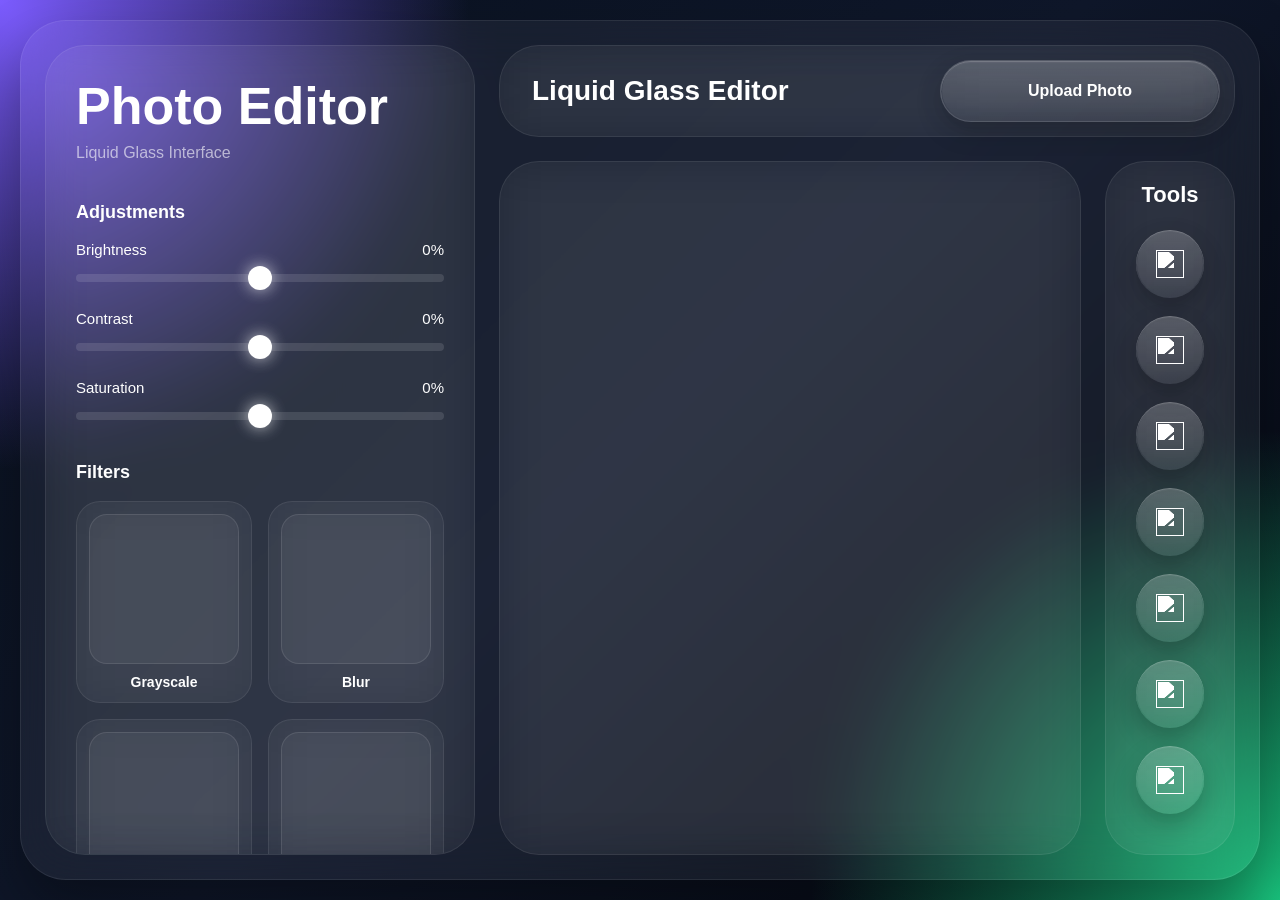
==== index.html @ 2cf65f59 "Update index.html" ====
<!DOCTYPE html>
<html lang="id">
<head>
<meta charset="UTF-8">
<meta name="viewport" content="width=device-width, initial-scale=1.0">

<title>Liquid Glass Photo Editor</title>

<style>

@import url('https://fonts.cdnfonts.com/css/sf-pro-display');

*{
    margin:0;
    padding:0;
    box-sizing:border-box;
    font-family:'SF Pro Display',sans-serif;
}

html,
body{
    width:100%;
    height:100%;
    background:#04070f;
    overflow:hidden;
}

body{

    background:
    radial-gradient(circle at top left,#7c5cff 0%,transparent 30%),
    radial-gradient(circle at bottom right,#19c37d 0%,transparent 30%),
    linear-gradient(135deg,#09111f,#0f172a,#04070f);

    display:flex;
    justify-content:center;
    align-items:center;

    padding:20px;
}

/* ===================================================== */
/* CONTAINER                                              */
/* ===================================================== */

.container{

    width:100%;
    height:calc(100vh - 40px);

    display:flex;

    gap:24px;

    padding:24px;

    border-radius:46px;

    background:
    rgba(255,255,255,0.05);

    backdrop-filter:
    blur(30px);

    border:
    1px solid rgba(255,255,255,0.08);

    box-shadow:
    0 30px 60px rgba(0,0,0,0.35);

    overflow:hidden;
}

/* ===================================================== */
/* SIDEBAR                                                */
/* ===================================================== */

.sidebar{

    width:430px;

    padding:30px;

    border-radius:40px;

    overflow-y:auto;
    overflow-x:hidden;

    background:
    rgba(255,255,255,0.04);

    backdrop-filter:
    blur(25px);

    border:
    1px solid rgba(255,255,255,0.08);

    scrollbar-width:thin;

    scrollbar-color:
    rgba(255,255,255,0.25)
    transparent;
}

.sidebar::-webkit-scrollbar{
    width:8px;
}

.sidebar::-webkit-scrollbar-track{
    background:transparent;
}

.sidebar::-webkit-scrollbar-thumb{

    border-radius:999px;

    background:
    linear-gradient(
        180deg,
        rgba(255,255,255,0.25),
        rgba(255,255,255,0.08)
    );
}

.sidebar::-webkit-scrollbar-button{
    display:none;
}

.sidebar h1{

    color:white;

    font-size:52px;

    font-weight:700;

    margin-bottom:8px;
}

.subtitle{

    color:
    rgba(255,255,255,0.6);

    margin-bottom:40px;
}

.group{

    margin-bottom:38px;
}

.group h2{

    color:white;

    font-size:18px;

    margin-bottom:18px;
}

/* ===================================================== */
/* SLIDER                                                 */
/* ===================================================== */

.slider-box{

    margin-bottom:24px;
}

.slider-box label{

    display:flex;

    justify-content:space-between;

    color:white;

    margin-bottom:10px;

    font-size:15px;
}

input[type="range"]{

    width:100%;

    appearance:none;

    height:8px;

    border-radius:999px;

    background:
    rgba(255,255,255,0.12);

    outline:none;

    cursor:pointer;
}

input[type="range"]::-webkit-slider-thumb{

    appearance:none;

    width:24px;
    height:24px;

    border-radius:50%;

    background:white;

    cursor:pointer;

    box-shadow:
    0 0 16px rgba(255,255,255,0.7);

    transition:
    transform .2s ease,
    box-shadow .2s ease;
}

input[type="range"]::-webkit-slider-thumb:hover{

    transform:scale(1.1);

    box-shadow:
    0 0 22px rgba(255,255,255,0.9);
}

/* ===================================================== */
/* FILTERS                                                */
/* ===================================================== */

.filter-grid{

    display:grid;

    grid-template-columns:1fr 1fr;

    gap:16px;

    align-items:start;
}

.filter-card{

    padding:12px;

    border-radius:24px;

    background:
    rgba(255,255,255,0.04);

    backdrop-filter:
    blur(25px);

    border:
    1px solid rgba(255,255,255,0.08);

    transition:
    transform .25s ease,
    box-shadow .25s ease;

    cursor:pointer;

    overflow:visible;

    position:relative;

    z-index:1;
}

.filter-card:hover{

    transform:
    translateY(-4px);

    box-shadow:
    0 12px 24px rgba(0,0,0,0.25);

    z-index:5;
}

.filter-card.active{

    border:
    1px solid rgba(255,255,255,0.22);

    box-shadow:
    0 0 18px rgba(255,255,255,0.08);

    z-index:20;
}

.filter-preview{

    width:100%;

    aspect-ratio:1/1;

    border-radius:18px;

    overflow:hidden;

    margin-bottom:10px;

    background:
    rgba(255,255,255,0.05);

    border:
    1px solid rgba(255,255,255,0.1);
}

.filter-preview canvas{

    width:100%;
    height:100%;

    display:block;

    object-fit:cover;
}

.filter-name{

    color:white;

    text-align:center;

    font-size:14px;

    font-weight:600;
}

.filter-slider{

    display:none;

    margin-top:14px;

    position:relative;

    z-index:9999;

    overflow:visible;
}

.filter-slider.active{

    display:block;

    animation:
    fadeSlider .22s ease;
}

@keyframes fadeSlider{

    from{

        opacity:0;

        transform:
        translateY(-6px);
    }

    to{

        opacity:1;

        transform:
        translateY(0);
    }
}

.filter-intensity{

    display:flex;

    justify-content:space-between;

    color:white;

    font-size:13px;

    margin-bottom:8px;
}

/* ===================================================== */
/* EDITOR                                                 */
/* ===================================================== */

.editor{

    flex:1;

    display:flex;

    flex-direction:column;

    gap:24px;

    min-height:0;
}

.topbar{

    height:92px;

    padding:14px;

    border-radius:40px;

    display:flex;

    justify-content:space-between;

    align-items:center;

    background:
    rgba(255,255,255,0.04);

    backdrop-filter:
    blur(25px);

    border:
    1px solid rgba(255,255,255,0.08);
}

.topbar h2{

    color:white;

    font-size:28px;

    padding-left:18px;
}

/* ===================================================== */
/* LIQUID BUTTONS                                         */
/* ===================================================== */

.upload-btn,
.tool-btn{

    position:relative;

    overflow:hidden;

    background:
    rgba(255,255,255,0.05);

    backdrop-filter:
    blur(25px);

    border:
    1px solid rgba(255,255,255,0.14);

    box-shadow:
    inset 0 1px 1px rgba(255,255,255,0.35),
    inset 0 -1px 1px rgba(255,255,255,0.03),
    0 10px 24px rgba(0,0,0,0.22);

    transition:
    transform .22s ease,
    box-shadow .22s ease,
    border .22s ease;
}

.upload-btn::before,
.tool-btn::before{

    content:"";

    position:absolute;

    inset:1px;

    border-radius:inherit;

    background:
    linear-gradient(
        180deg,
        rgba(255,255,255,0.16),
        rgba(255,255,255,0.02)
    );
}

.upload-btn:hover,
.tool-btn:hover{

    transform:
    translateY(-3px)
    scale(1.03);

    box-shadow:
    0 16px 32px rgba(0,0,0,0.3);

    border:
    1px solid rgba(255,255,255,0.24);
}

.upload-btn:active,
.tool-btn:active{

    transform:
    scale(0.92);
}

/* ===================================================== */
/* UPLOAD                                                 */
/* ===================================================== */

.upload-btn{

    width:280px;

    height:62px;

    border-radius:999px;

    display:flex;

    justify-content:center;

    align-items:center;

    cursor:pointer;

    color:white;

    font-weight:600;
}

/* ===================================================== */
/* WORKSPACE                                              */
/* ===================================================== */

.workspace{

    flex:1;

    display:flex;

    gap:24px;

    min-height:0;
}

/* ===================================================== */
/* PHOTO BOX                                              */
/* ===================================================== */

.photo-box{

    flex:1;

    position:relative;

    overflow:hidden;

    border-radius:40px;

    display:flex;

    justify-content:center;

    align-items:center;

    background:
    rgba(255,255,255,0.04);

    backdrop-filter:
    blur(25px);

    border:
    1px solid rgba(255,255,255,0.08);
}

canvas{

    border-radius:22px;

    cursor:crosshair;

    max-width:100%;
    max-height:100%;
}

/* ===================================================== */
/* TOOLS                                                  */
/* ===================================================== */

.tools-box{

    width:130px;

    padding:20px;

    border-radius:40px;

    display:flex;

    flex-direction:column;

    align-items:center;

    gap:18px;

    overflow-y:auto;

    background:
    rgba(255,255,255,0.04);

    backdrop-filter:
    blur(25px);

    border:
    1px solid rgba(255,255,255,0.08);
}

.tools-box::-webkit-scrollbar{
    width:0;
}

.tools-title{

    color:white;

    font-size:22px;

    font-weight:700;

    margin-bottom:4px;
}

.tool-btn{

    width:68px;
    height:68px;

    border:none;

    border-radius:50%;

    cursor:pointer;

    display:flex;

    justify-content:center;

    align-items:center;

    flex-shrink:0;
}

.tool-btn.active{

    background:
    linear-gradient(
        180deg,
        rgba(16,185,129,0.28),
        rgba(16,185,129,0.08)
    );

    box-shadow:
    0 0 22px rgba(16,185,129,0.4);
}

.tool-icon{

    width:28px;
    height:28px;

    z-index:2;

    filter:
    brightness(0)
    invert(1);

    transition:
    transform .25s ease;
}

.tool-btn:hover .tool-icon{

    transform:
    scale(1.1)
    rotate(-5deg);
}

/* ===================================================== */
/* CROP WARNING                                           */
/* ===================================================== */

.crop-warning{

    position:absolute;

    top:20px;

    left:50%;

    transform:translateX(-50%);

    display:none;

    padding:14px 22px;

    border-radius:999px;

    color:white;

    background:
    rgba(16,185,129,0.18);

    backdrop-filter:
    blur(25px);

    border:
    1px solid rgba(16,185,129,0.35);

    z-index:99;
}

</style>
</head>

<body>

<div class="container">

<div class="sidebar">

<h1>Photo Editor</h1>

<div class="subtitle">
Liquid Glass Interface
</div>

<div class="group">

<h2>Adjustments</h2>

<div class="slider-box">

<label>
Brightness
<span id="brightnessValue">0%</span>
</label>

<input
type="range"
id="brightness"
min="-100"
max="100"
value="0">

</div>

<div class="slider-box">

<label>
Contrast
<span id="contrastValue">0%</span>
</label>

<input
type="range"
id="contrast"
min="-100"
max="100"
value="0">

</div>

<div class="slider-box">

<label>
Saturation
<span id="saturationValue">0%</span>
</label>

<input
type="range"
id="saturation"
min="-100"
max="100"
value="0">

</div>

</div>

<div class="group">

<h2>Filters</h2>

<div class="filter-grid" id="filterGrid"></div>

</div>

</div>

<div class="editor">

<div class="topbar">

<h2>Liquid Glass Editor</h2>

<label class="upload-btn">

Upload Photo

<input
type="file"
id="upload"
accept="image/*"
hidden>

</label>

</div>

<div class="workspace">

<div
class="photo-box"
id="canvasContainer">

<div
class="crop-warning"
id="cropWarning">

✂ Crop Mode Aktif

</div>

<canvas id="canvas"></canvas>

</div>

<div class="tools-box">

<div class="tools-title">
Tools
</div>

<button
class="tool-btn"
id="cropBtn"
onclick="activateCrop(this)">

<img
src="https://img.icons8.com/ios-filled/100/FFFFFF/crop.png"
class="tool-icon">

</button>

<button
class="tool-btn"
onclick="activateTool(this); rotateImage();">

<img
src="https://img.icons8.com/ios-filled/100/FFFFFF/rotate-right.png"
class="tool-icon">

</button>

<button
class="tool-btn"
onclick="activateTool(this); flipImage();">

<img
src="https://img.icons8.com/ios-filled/100/FFFFFF/flip-horizontal.png"
class="tool-icon">

</button>

<button
class="tool-btn"
onclick="activateTool(this); zoomIn();">

<img
src="https://img.icons8.com/ios-filled/100/FFFFFF/zoom-in.png"
class="tool-icon">

</button>

<button
class="tool-btn"
onclick="activateTool(this); zoomOut();">

<img
src="https://img.icons8.com/ios-filled/100/FFFFFF/zoom-out.png"
class="tool-icon">

</button>

<button
class="tool-btn"
onclick="activateTool(this); resetImage();">

<img
src="https://img.icons8.com/ios-filled/100/FFFFFF/restart.png"
class="tool-icon">

</button>

<button
class="tool-btn"
onclick="activateTool(this); downloadImage();">

<img
src="https://img.icons8.com/ios-filled/100/FFFFFF/download--v1.png"
class="tool-icon">

</button>

</div>

</div>

</div>

</div>

<script>

/* ===================================================== */
/* ELEMENTS                                               */
/* ===================================================== */

const canvas =
document.getElementById("canvas");

const ctx =
canvas.getContext("2d");

const upload =
document.getElementById("upload");

const cropWarning =
document.getElementById("cropWarning");

const canvasContainer =
document.getElementById("canvasContainer");

/* ===================================================== */
/* ADJUSTMENTS                                            */
/* ===================================================== */

const brightnessSlider =
document.getElementById("brightness");

const contrastSlider =
document.getElementById("contrast");

const saturationSlider =
document.getElementById("saturation");

const brightnessValue =
document.getElementById("brightnessValue");

const contrastValue =
document.getElementById("contrastValue");

const saturationValue =
document.getElementById("saturationValue");

/* ===================================================== */
/* IMAGE STATE                                            */
/* ===================================================== */

let img = new Image();

let originalImage = "";

let firstUploadedImage = "";

let scale = 1;

let rotation = 0;

let flip = 1;

let cropMode = false;

/* ===================================================== */
/* CROP STATE                                             */
/* ===================================================== */

let isDragging = false;

let cropStartX = 0;
let cropStartY = 0;

let cropEndX = 0;
let cropEndY = 0;

/* ===================================================== */
/* FILTERS                                                */
/* ===================================================== */

const filterList = [

{key:"grayscale",name:"Grayscale"},
{key:"blur",name:"Blur"},
{key:"sepia",name:"Sepia"},
{key:"invert",name:"Invert"},
{key:"contrast",name:"Contrast"},
{key:"bright",name:"Bright"},
{key:"cool",name:"Cool"},
{key:"warm",name:"Warm"},
{key:"vintage",name:"Vintage"},
{key:"fade",name:"Fade"}

];

let filters = {};

filterList.forEach(f=>{

filters[f.key] = {

active:false,
intensity:0

};

});

/* ===================================================== */
/* ADJUSTMENTS VALUE                                      */
/* ===================================================== */

let adjustments = {

brightness:100,
contrast:100,
saturation:100

};

/* ===================================================== */
/* CREATE FILTER UI                                       */
/* ===================================================== */

const filterGrid =
document.getElementById("filterGrid");

filterList.forEach(filter=>{

filterGrid.innerHTML += `

<div
class="filter-card"
onclick="toggleFilter('${filter.key}',this,event)">

<div class="filter-preview">

<canvas
id="preview-${filter.key}"
width="120"
height="120"></canvas>

</div>

<div class="filter-name">
${filter.name}
</div>

<div
class="filter-slider"
id="slider-${filter.key}">

<div class="filter-intensity">

<span>Intensity</span>

<span
id="value-${filter.key}">
0%
</span>

</div>

<input
type="range"
min="0"
max="100"
value="0"
onclick="event.stopPropagation()"
oninput="
updateFilter(
'${filter.key}',
this.value
)">

</div>

</div>
`;

});

/* ===================================================== */
/* UPLOAD IMAGE                                           */
/* ===================================================== */

upload.addEventListener("change",(e)=>{

const file = e.target.files[0];

if(!file) return;

const reader = new FileReader();

reader.onload = function(event){

img.onload = ()=>{

resizeCanvas();

drawImage();

generateFilterPreviews();

};

img.src =
event.target.result;

originalImage =
event.target.result;

firstUploadedImage =
event.target.result;

};

reader.readAsDataURL(file);

});

/* ===================================================== */
/* RESIZE CANVAS                                          */
/* ===================================================== */

function resizeCanvas(){

canvas.width =
canvasContainer.clientWidth - 40;

canvas.height =
canvasContainer.clientHeight - 40;

}

/* ===================================================== */
/* FILTER STRING                                          */
/* ===================================================== */

function getFilterString(){

let filterString = `
brightness(${adjustments.brightness}%)
contrast(${adjustments.contrast}%)
saturate(${adjustments.saturation}%)
`;

if(filters.grayscale.active){

filterString +=
` grayscale(${filters.grayscale.intensity}%)`;

}

if(filters.blur.active){

filterString +=
` blur(${filters.blur.intensity / 10}px)`;

}

if(filters.sepia.active){

filterString +=
` sepia(${filters.sepia.intensity}%)`;

}

if(filters.invert.active){

filterString +=
` invert(${filters.invert.intensity}%)`;

}

if(filters.contrast.active){

filterString +=
` contrast(${100 + filters.contrast.intensity}%)`;

}

if(filters.bright.active){

filterString +=
` brightness(${100 + filters.bright.intensity}%)`;

}

if(filters.cool.active){

filterString +=
` hue-rotate(${filters.cool.intensity * 2}deg)`;

}

if(filters.warm.active){

filterString +=
`
sepia(${filters.warm.intensity * 0.6}%)
saturate(${100 + filters.warm.intensity}%)
hue-rotate(-${filters.warm.intensity / 3}deg)
`;

}

if(filters.vintage.active){

filterString +=
`
sepia(${filters.vintage.intensity * 0.7}%)
contrast(${100 + filters.vintage.intensity / 2}%)
brightness(${100 - filters.vintage.intensity / 5}%)
`;

}

if(filters.fade.active){

const fadeValue =
100 - (filters.fade.intensity / 2);

filterString +=
`
contrast(${fadeValue}%)
saturate(${fadeValue}%)
brightness(${100 + filters.fade.intensity / 8}%)
`;

}

return filterString;

}

/* ===================================================== */
/* DRAW IMAGE                                             */
/* ===================================================== */

function drawImage(){

if(!img.src) return;

ctx.clearRect(
0,
0,
canvas.width,
canvas.height
);

ctx.filter =
getFilterString();

const imageAspect =
img.width / img.height;

const canvasAspect =
canvas.width / canvas.height;

let renderWidth;
let renderHeight;

if(imageAspect > canvasAspect){

renderWidth =
canvas.width * scale;

renderHeight =
renderWidth / imageAspect;

}
else{

renderHeight =
canvas.height * scale;

renderWidth =
renderHeight * imageAspect;

}

ctx.save();

ctx.translate(
canvas.width / 2,
canvas.height / 2
);

ctx.scale(flip,1);

ctx.rotate(
rotation * Math.PI / 180
);

ctx.drawImage(
img,
-renderWidth/2,
-renderHeight/2,
renderWidth,
renderHeight
);

ctx.restore();

if(cropMode && isDragging){

const x =
Math.min(cropStartX,cropEndX);

const y =
Math.min(cropStartY,cropEndY);

const width =
Math.abs(cropEndX - cropStartX);

const height =
Math.abs(cropEndY - cropStartY);

ctx.strokeStyle =
"#10b981";

ctx.lineWidth = 3;

ctx.setLineDash([8]);

ctx.strokeRect(
x,
y,
width,
height
);

}

}

/* ===================================================== */
/* FILTER PREVIEW                                         */
/* ===================================================== */

function generateFilterPreviews(){

if(!img.src) return;

filterList.forEach(filter=>{

const preview =
document.getElementById(
`preview-${filter.key}`);

const pctx =
preview.getContext("2d");

pctx.clearRect(
0,
0,
preview.width,
preview.height
);

let previewFilter =
"none";

switch(filter.key){

case "grayscale":
previewFilter =
"grayscale(100%)";
break;

case "blur":
previewFilter =
"blur(2px)";
break;

case "sepia":
previewFilter =
"sepia(100%)";
break;

case "invert":
previewFilter =
"invert(100%)";
break;

case "contrast":
previewFilter =
"contrast(180%)";
break;

case "bright":
previewFilter =
"brightness(160%)";
break;

case "cool":
previewFilter =
"hue-rotate(180deg)";
break;

case "warm":
previewFilter =
"sepia(60%) saturate(140%)";
break;

case "vintage":
previewFilter =
"sepia(40%) contrast(120%)";
break;

case "fade":
previewFilter =
"opacity(70%)";
break;

}

pctx.filter =
previewFilter;

pctx.drawImage(
img,
0,
0,
preview.width,
preview.height
);

});

}

/* ===================================================== */
/* ADJUSTMENTS                                            */
/* ===================================================== */

brightnessSlider.addEventListener("input",()=>{

adjustments.brightness =
Number(brightnessSlider.value) + 100;

brightnessValue.innerText =
brightnessSlider.value + "%";

drawImage();

});

contrastSlider.addEventListener("input",()=>{

adjustments.contrast =
Number(contrastSlider.value) + 100;

contrastValue.innerText =
contrastSlider.value + "%";

drawImage();

});

saturationSlider.addEventListener("input",()=>{

adjustments.saturation =
Number(saturationSlider.value) + 100;

saturationValue.innerText =
saturationSlider.value + "%";

drawImage();

});

/* ===================================================== */
/* FILTER TOGGLE                                          */
/* ===================================================== */

function toggleFilter(name,card,event){

if(event.target.closest(".filter-slider")) return;

filters[name].active =
!filters[name].active;

const slider =
document.getElementById(
`slider-${name}`);

if(filters[name].active){

card.classList.add("active");

slider.classList.add("active");

}
else{

card.classList.remove("active");

slider.classList.remove("active");

filters[name].intensity = 0;

slider.querySelector("input").value = 0;

document.getElementById(
`value-${name}`).innerText =
"0%";

}

drawImage();

}

function updateFilter(name,value){

filters[name].intensity =
Number(value);

document.getElementById(
`value-${name}`).innerText =
value + "%";

drawImage();

}

/* ===================================================== */
/* TOOLS                                                  */
/* ===================================================== */

function activateTool(button){

if(button.classList.contains("active")){

button.classList.remove("active");

return;

}

document
.querySelectorAll(".tool-btn")
.forEach(btn=>{

btn.classList.remove("active");

});

button.classList.add("active");

}

/* ===================================================== */
/* ROTATE                                                 */
/* ===================================================== */

function rotateImage(){

rotation += 90;

drawImage();

}

/* ===================================================== */
/* FLIP                                                   */
/* ===================================================== */

function flipImage(){

flip *= -1;

drawImage();

}

/* ===================================================== */
/* ZOOM                                                   */
/* ===================================================== */

function zoomIn(){

scale += 0.1;

drawImage();

}

function zoomOut(){

scale -= 0.1;

if(scale < 0.2){

scale = 0.2;

}

drawImage();

}

/* ===================================================== */
/* RESET                                                  */
/* ===================================================== */

function resetImage(){

if(!firstUploadedImage) return;

scale = 1;

rotation = 0;

flip = 1;

cropMode = false;

isDragging = false;

adjustments = {

brightness:100,
contrast:100,
saturation:100

};

brightnessSlider.value = 0;
contrastSlider.value = 0;
saturationSlider.value = 0;

brightnessValue.innerText = "0%";
contrastValue.innerText = "0%";
saturationValue.innerText = "0%";

filterList.forEach(f=>{

filters[f.key].active = false;

filters[f.key].intensity = 0;

const sliderBox =
document.getElementById(
`slider-${f.key}`);

const sliderInput =
sliderBox.querySelector("input");

sliderBox.classList.remove("active");

sliderInput.value = 0;

document.getElementById(
`value-${f.key}`).innerText =
"0%";

});

document
.querySelectorAll(".filter-card")
.forEach(card=>{

card.classList.remove("active");

});

document
.querySelectorAll(".tool-btn")
.forEach(btn=>{

btn.classList.remove("active");

});

const resetImg =
new Image();

resetImg.onload = ()=>{

img = resetImg;

originalImage =
firstUploadedImage;

drawImage();

generateFilterPreviews();

};

resetImg.src =
firstUploadedImage;

}

/* ===================================================== */
/* DOWNLOAD                                               */
/* ===================================================== */

function downloadImage(){

const link =
document.createElement("a");

link.download =
"edited-image.png";

link.href =
canvas.toDataURL();

link.click();

}

/* ===================================================== */
/* CROP MODE                                              */
/* ===================================================== */

function activateCrop(button){

cropMode = !cropMode;

if(cropMode){

activateTool(button);

cropWarning.style.display =
"block";

setTimeout(()=>{

cropWarning.style.display =
"none";

},3000);

}
else{

button.classList.remove("active");

}

}

/* ===================================================== */
/* CROP SELECT                                            */
/* ===================================================== */

canvas.addEventListener("mousedown",(e)=>{

if(!cropMode) return;

isDragging = true;

const rect =
canvas.getBoundingClientRect();

cropStartX =
e.clientX - rect.left;

cropStartY =
e.clientY - rect.top;

cropEndX = cropStartX;
cropEndY = cropStartY;

});

canvas.addEventListener("mousemove",(e)=>{

if(!cropMode || !isDragging) return;

const rect =
canvas.getBoundingClientRect();

cropEndX =
e.clientX - rect.left;

cropEndY =
e.clientY - rect.top;

drawImage();

});

canvas.addEventListener("mouseup",()=>{

if(!cropMode || !isDragging) return;

isDragging = false;

applyCrop();

});

/* ===================================================== */
/* APPLY CROP                                             */
/* ===================================================== */

function applyCrop(){

const x =
Math.min(cropStartX,cropEndX);

const y =
Math.min(cropStartY,cropEndY);

const width =
Math.abs(cropEndX - cropStartX);

const height =
Math.abs(cropEndY - cropStartY);

if(width < 20 || height < 20){

drawImage();
return;

}

const tempCanvas =
document.createElement("canvas");

const tempCtx =
tempCanvas.getContext("2d");

tempCanvas.width = width;
tempCanvas.height = height;

tempCtx.drawImage(
canvas,
x,
y,
width,
height,
0,
0,
width,
height
);

const cropped =
tempCanvas.toDataURL();

img.onload = ()=>{

drawImage();

generateFilterPreviews();

};

img.src = cropped;

originalImage = cropped;

cropMode = false;

document
.querySelectorAll(".tool-btn")
.forEach(btn=>{

btn.classList.remove("active");

});

}

/* ===================================================== */
/* RESIZE                                                 */
/* ===================================================== */

window.addEventListener(
"resize",
()=>{

resizeCanvas();

drawImage();

});

/* ===================================================== */
/* INIT                                                   */
/* ===================================================== */

resizeCanvas();

</script>

</body>
</html>
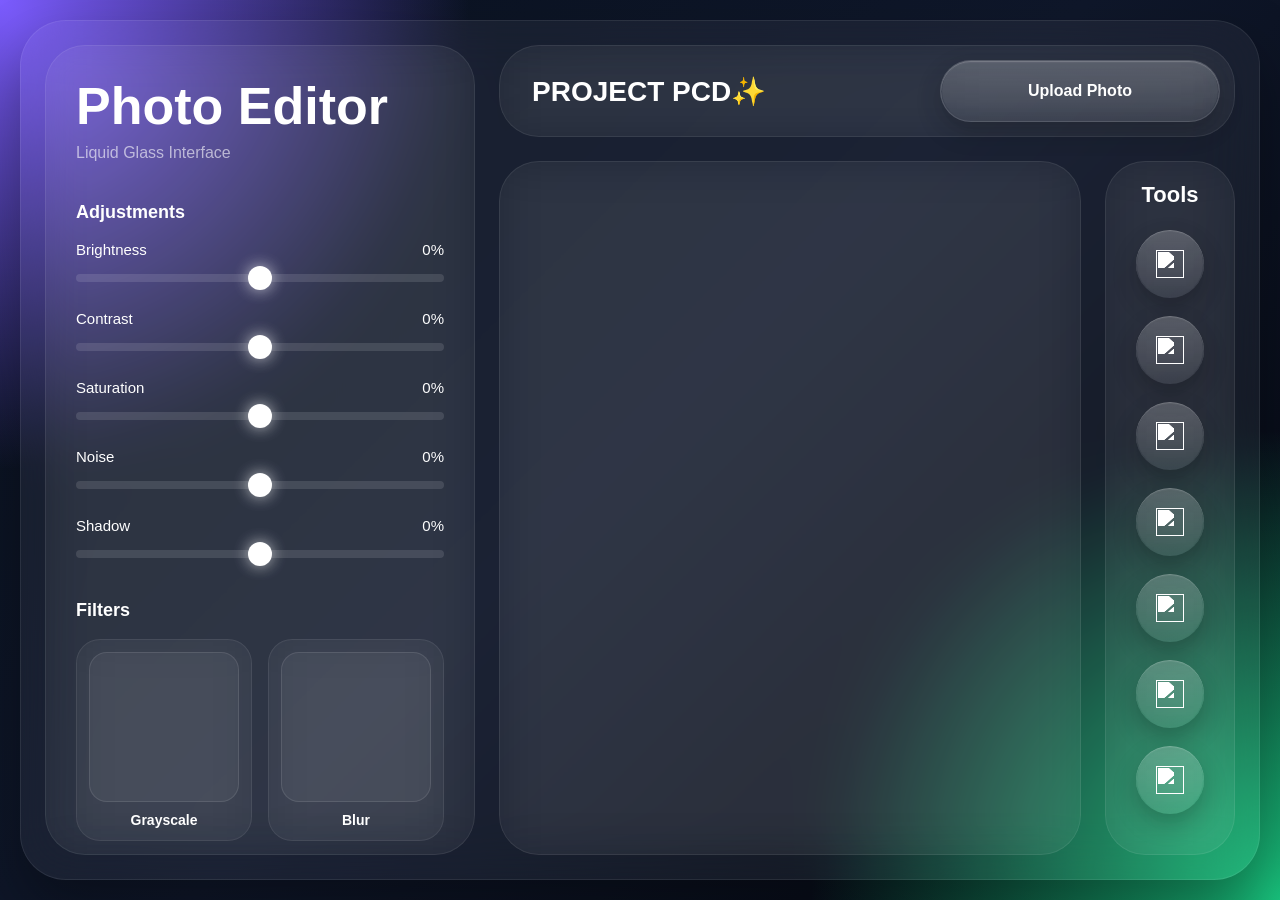
==== commit 25386eeb: "Add files via upload" ====
--- a/index.html
+++ b/index.html
@@ -4,7 +4,7 @@
 <meta charset="UTF-8">
 <meta name="viewport" content="width=device-width, initial-scale=1.0">
 
-<title>Liquid Glass Photo Editor</title>
+<title>Foto Editor V2 PCD </title>
 
 <style>
 
@@ -551,6 +551,63 @@
 /* PHOTO BOX                                              */
 /* ===================================================== */
 
+/* ================= CANVAS FIX ================= */
+
+
+/* ================= CANVAS FIX ================= */
+
+/* FIX UTAMA CROP CURSOR */
+canvas{
+    border-radius:22px;
+    cursor:default;
+}
+
+/* saat crop aktif */
+canvas.crop-mode{
+    cursor:crosshair !important;
+}
+
+/* ================= TOOL BUTTON ================= */
+
+.tool-btn{
+    width:68px;
+    height:68px;
+    border-radius:50%;
+    border:none;
+    cursor:pointer;
+    display:flex;
+    justify-content:center;
+    align-items:center;
+}
+
+/* ================= FILTER PREVIEW FIX ================= */
+
+.filter-preview canvas{
+    width:100%;
+    height:100%;
+    display:block;
+    object-fit:cover;
+    cursor:default; /* FIX pointer tidak berubah */
+}
+
+/* ================= CROP WARNING ================= */
+
+.crop-warning{
+    position:absolute;
+    top:20px;
+    left:50%;
+    transform:translateX(-50%);
+    display:none;
+    padding:14px 22px;
+    border-radius:999px;
+    color:white;
+    background:rgba(16,185,129,0.18);
+    backdrop-filter:blur(25px);
+    border:1px solid rgba(16,185,129,0.35);
+    z-index:99;
+}
+
+
 .photo-box{
 
     flex:1;
@@ -790,6 +847,38 @@
 
 </div>
 
+<div class="slider-box">
+
+<label>
+Noise
+<span id="noiseValue">0%</span>
+</label>
+
+<input
+type="range"
+id="noise"
+min="-100"
+max="100"
+value="0">
+
+</div>
+
+<div class="slider-box">
+
+<label>
+Shadow
+<span id="shadowValue">0%</span>
+</label>
+
+<input
+type="range"
+id="shadow"
+min="-100"
+max="100"
+value="0">
+
+</div>
+
 </div>
 
 <div class="group">
@@ -806,7 +895,7 @@
 
 <div class="topbar">
 
-<h2>Liquid Glass Editor</h2>
+<h2>PROJECT PCD✨</h2>
 
 <label class="upload-btn">
 
@@ -857,15 +946,22 @@
 
 </button>
 
+<div id="rotateToolWrap" style="width:100%;display:flex;flex-direction:column;align-items:center;gap:6px;">
 <button
 class="tool-btn"
-onclick="activateTool(this); rotateImage();">
-
+id="rotateToggleBtn"
+onclick="toggleRotateTool(this)">
 <img
 src="https://img.icons8.com/ios-filled/100/FFFFFF/rotate-right.png"
 class="tool-icon">
-
 </button>
+<div id="rotateSliderWrap" style="display:none;width:100%;padding:0 4px;">
+<input type="range" id="rotationSlider" min="-180" max="180" value="0"
+style="width:100%;writing-mode:vertical-lr;direction:rtl;height:110px;appearance:slider-vertical;-webkit-appearance:slider-vertical;"
+oninput="onRotationSlider(this.value)">
+<div style="color:rgba(255,255,255,0.7);font-size:11px;text-align:center;margin-top:4px;" id="rotationDeg">0°</div>
+</div>
+</div>
 
 <button
 class="tool-btn"
@@ -967,6 +1063,18 @@
 
 const saturationValue =
 document.getElementById("saturationValue");
+
+const noiseSlider =
+document.getElementById("noise");
+
+const noiseValue =
+document.getElementById("noiseValue");
+
+const shadowSlider =
+document.getElementById("shadow");
+
+const shadowValue =
+document.getElementById("shadowValue");
 
 /* ===================================================== */
 /* IMAGE STATE                                            */
@@ -1038,7 +1146,9 @@
 
 brightness:100,
 contrast:100,
-saturation:100
+saturation:100,
+noise:0,
+shadow:0
 
 };
 
@@ -1327,6 +1437,51 @@
 
 ctx.restore();
 
+/* ---- SHADOW OVERLAY ---- */
+if(adjustments.shadow > 0){
+
+const shadowAlpha = adjustments.shadow / 200;
+
+const grad = ctx.createRadialGradient(
+canvas.width/2, canvas.height/2, canvas.width * 0.2,
+canvas.width/2, canvas.height/2, canvas.width * 0.85
+);
+
+grad.addColorStop(0, "rgba(0,0,0,0)");
+grad.addColorStop(1, `rgba(0,0,0,${shadowAlpha * 2})`);
+
+ctx.save();
+ctx.globalCompositeOperation = "multiply";
+ctx.fillStyle = grad;
+ctx.fillRect(0, 0, canvas.width, canvas.height);
+ctx.restore();
+
+}
+
+/* ---- NOISE OVERLAY ---- */
+if(adjustments.noise > 0){
+
+const imageData =
+ctx.getImageData(0, 0, canvas.width, canvas.height);
+
+const data = imageData.data;
+
+const noiseAmt = adjustments.noise * 1.5;
+
+for(let i = 0; i < data.length; i += 4){
+
+const rand = (Math.random() - 0.5) * noiseAmt;
+
+data[i]   = Math.max(0, Math.min(255, data[i]   + rand));
+data[i+1] = Math.max(0, Math.min(255, data[i+1] + rand));
+data[i+2] = Math.max(0, Math.min(255, data[i+2] + rand));
+
+}
+
+ctx.putImageData(imageData, 0, 0);
+
+}
+
 if(cropMode && isDragging){
 
 const x =
@@ -1495,6 +1650,30 @@
 
 });
 
+noiseSlider.addEventListener("input",()=>{
+
+adjustments.noise =
+Number(noiseSlider.value);
+
+noiseValue.innerText =
+noiseSlider.value + "%";
+
+drawImage();
+
+});
+
+shadowSlider.addEventListener("input",()=>{
+
+adjustments.shadow =
+Number(shadowSlider.value);
+
+shadowValue.innerText =
+shadowSlider.value + "%";
+
+drawImage();
+
+});
+
 /* ===================================================== */
 /* FILTER TOGGLE                                          */
 /* ===================================================== */
@@ -1577,12 +1756,57 @@
 }
 
 /* ===================================================== */
-/* ROTATE                                                 */
+/* ROTATE SLIDER TOOL                                    */
+/* ===================================================== */
+
+function toggleRotateTool(button){
+
+const wrap =
+document.getElementById("rotateSliderWrap");
+
+if(wrap.style.display === "none"){
+
+wrap.style.display = "flex";
+wrap.style.flexDirection = "column";
+wrap.style.alignItems = "center";
+
+button.classList.add("active");
+
+}else{
+
+wrap.style.display = "none";
+
+button.classList.remove("active");
+
+}
+
+}
+
+function onRotationSlider(val){
+
+rotation = Number(val);
+
+document.getElementById("rotationDeg").innerText = val + "°";
+
+drawImage();
+
+}
+
+/* ===================================================== */
+/* ROTATE (legacy kept for compat)                       */
 /* ===================================================== */
 
 function rotateImage(){
 
 rotation += 90;
+
+const slider = document.getElementById("rotationSlider");
+if(slider){
+slider.value = ((rotation % 360) + 360) % 360 > 180
+? (((rotation % 360) + 360) % 360) - 360
+: ((rotation % 360) + 360) % 360;
+document.getElementById("rotationDeg").innerText = slider.value + "°";
+}
 
 drawImage();
 
@@ -1648,17 +1872,28 @@
 
 brightness:100,
 contrast:100,
-saturation:100
+saturation:100,
+noise:0,
+shadow:0
 
 };
 
 brightnessSlider.value = 0;
 contrastSlider.value = 0;
 saturationSlider.value = 0;
+noiseSlider.value = 0;
+shadowSlider.value = 0;
 
 brightnessValue.innerText = "0%";
 contrastValue.innerText = "0%";
 saturationValue.innerText = "0%";
+noiseValue.innerText = "0%";
+shadowValue.innerText = "0%";
+
+const rotSlider = document.getElementById("rotationSlider");
+if(rotSlider){ rotSlider.value = 0; }
+const rotDeg = document.getElementById("rotationDeg");
+if(rotDeg){ rotDeg.innerText = "0°"; }
 
 filterList.forEach(f=>{
 
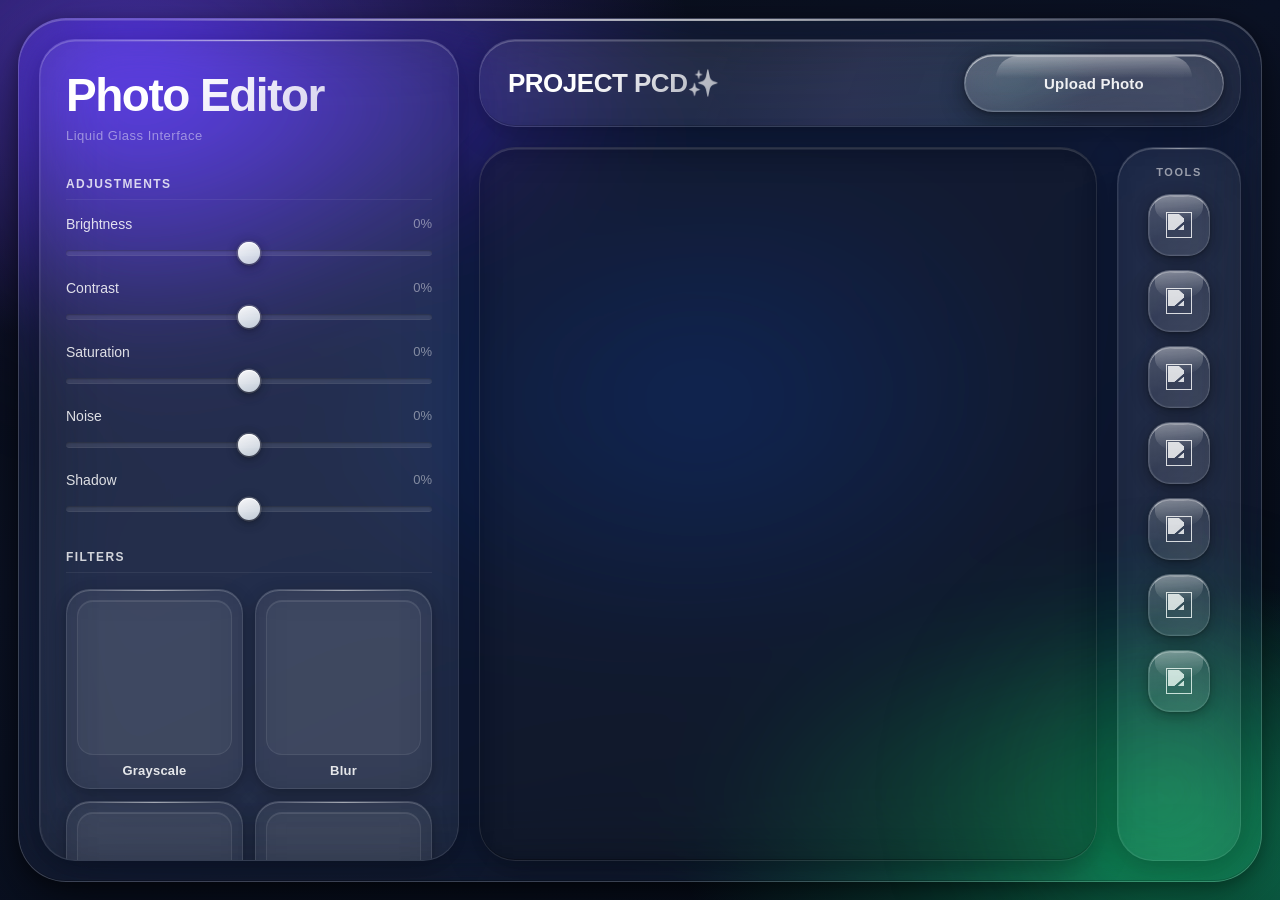
==== commit 44ac9c83: "Add files via upload" ====
--- a/index.html
+++ b/index.html
@@ -10,774 +10,824 @@
 
 @import url('https://fonts.cdnfonts.com/css/sf-pro-display');
 
-*{
-    margin:0;
-    padding:0;
-    box-sizing:border-box;
-    font-family:'SF Pro Display',sans-serif;
-}
-
-html,
-body{
-    width:100%;
-    height:100%;
-    background:#04070f;
-    overflow:hidden;
-}
-
-body{
-
-    background:
-    radial-gradient(circle at top left,#7c5cff 0%,transparent 30%),
-    radial-gradient(circle at bottom right,#19c37d 0%,transparent 30%),
-    linear-gradient(135deg,#09111f,#0f172a,#04070f);
-
-    display:flex;
-    justify-content:center;
-    align-items:center;
-
-    padding:20px;
-}
+/* ===================================================== */
+/* CSS VARIABLES — APPLE LIQUID GLASS SYSTEM             */
+/* ===================================================== */
+
+:root {
+  /* Glass layers */
+  --glass-fill:         rgba(255,255,255,0.072);
+  --glass-fill-deep:    rgba(255,255,255,0.042);
+  --glass-fill-hover:   rgba(255,255,255,0.11);
+  --glass-border:       rgba(255,255,255,0.18);
+  --glass-border-soft:  rgba(255,255,255,0.10);
+  /* Specular top-edge highlight */
+  --spec-top:           rgba(255,255,255,0.55);
+  --spec-top-soft:      rgba(255,255,255,0.28);
+  /* Shadows */
+  --shadow-deep:        0 24px 64px rgba(0,0,0,0.55), 0 4px 16px rgba(0,0,0,0.35);
+  --shadow-card:        0 8px 32px rgba(0,0,0,0.38), 0 1px 4px rgba(0,0,0,0.25);
+  --shadow-btn:         0 6px 20px rgba(0,0,0,0.40), 0 1px 3px rgba(0,0,0,0.30);
+  /* Accent */
+  --accent:             #34d399;
+  --accent-glow:        rgba(52,211,153,0.45);
+  /* Blur */
+  --blur-glass:         blur(48px) saturate(180%);
+  --blur-panel:         blur(36px) saturate(160%);
+  --blur-btn:           blur(24px) saturate(150%);
+  /* Radius */
+  --r-container: 48px;
+  --r-panel:     36px;
+  --r-card:      24px;
+  --r-btn:       999px;
+  --r-tool:      22px;
+}
+
+/* ===================================================== */
+/* RESET                                                  */
+/* ===================================================== */
+
+*, *::before, *::after {
+  margin: 0; padding: 0;
+  box-sizing: border-box;
+  font-family: 'SF Pro Display', -apple-system, BlinkMacSystemFont, sans-serif;
+}
+
+html, body {
+  width: 100%; height: 100%;
+  overflow: hidden;
+}
+
+body {
+  background:
+    radial-gradient(ellipse 80% 60% at 10% 5%,  rgba(108,70,255,0.55) 0%, transparent 55%),
+    radial-gradient(ellipse 70% 55% at 92% 95%,  rgba(20,210,130,0.50) 0%, transparent 55%),
+    radial-gradient(ellipse 50% 50% at 55% 45%,  rgba(30,80,180,0.25) 0%, transparent 60%),
+    linear-gradient(155deg, #080c18 0%, #0b1225 40%, #060d1a 100%);
+  display: flex;
+  justify-content: center;
+  align-items: center;
+  padding: 18px;
+}
+
+/* Subtle animated ambient orbs */
+body::before, body::after {
+  content: "";
+  position: fixed;
+  border-radius: 50%;
+  filter: blur(80px);
+  opacity: 0.35;
+  pointer-events: none;
+  animation: drift 18s ease-in-out infinite alternate;
+}
+body::before {
+  width: 520px; height: 520px;
+  top: -120px; left: -120px;
+  background: radial-gradient(circle, rgba(120,80,255,0.7), transparent 70%);
+}
+body::after {
+  width: 420px; height: 420px;
+  bottom: -100px; right: -100px;
+  background: radial-gradient(circle, rgba(20,210,130,0.65), transparent 70%);
+  animation-delay: -9s;
+}
+@keyframes drift {
+  from { transform: translate(0,0) scale(1); }
+  to   { transform: translate(40px,30px) scale(1.08); }
+}
+
+/* ===================================================== */
+/* LIQUID GLASS MIXIN (applied via classes)              */
+/* ===================================================== */
+
+/* Base glass panel */
+.lg {
+  background: var(--glass-fill);
+  backdrop-filter: var(--blur-glass);
+  -webkit-backdrop-filter: var(--blur-glass);
+  border: 1px solid var(--glass-border-soft);
+  box-shadow: var(--shadow-card);
+  position: relative;
+}
+
+/* Specular top-edge shimmer via pseudo */
+.lg::before {
+  content: "";
+  position: absolute;
+  inset: 0;
+  border-radius: inherit;
+  background: linear-gradient(
+    180deg,
+    var(--spec-top) 0%,
+    rgba(255,255,255,0.06) 3%,
+    transparent 18%
+  );
+  pointer-events: none;
+  z-index: 0;
+}
+
+/* Inner refraction rim */
+.lg::after {
+  content: "";
+  position: absolute;
+  inset: 1px;
+  border-radius: inherit;
+  background: linear-gradient(
+    160deg,
+    rgba(255,255,255,0.13) 0%,
+    transparent 40%,
+    rgba(255,255,255,0.04) 100%
+  );
+  pointer-events: none;
+  z-index: 0;
+}
+
+/* All lg children sit above pseudo layers */
+.lg > * { position: relative; z-index: 1; }
 
 /* ===================================================== */
 /* CONTAINER                                              */
 /* ===================================================== */
 
-.container{
-
-    width:100%;
-    height:calc(100vh - 40px);
-
-    display:flex;
-
-    gap:24px;
-
-    padding:24px;
-
-    border-radius:46px;
-
-    background:
-    rgba(255,255,255,0.05);
-
-    backdrop-filter:
-    blur(30px);
-
-    border:
-    1px solid rgba(255,255,255,0.08);
-
-    box-shadow:
-    0 30px 60px rgba(0,0,0,0.35);
-
-    overflow:hidden;
+.container {
+  width: 100%;
+  height: calc(100vh - 36px);
+  display: flex;
+  gap: 20px;
+  padding: 20px;
+  border-radius: var(--r-container);
+  background: rgba(255,255,255,0.045);
+  backdrop-filter: var(--blur-glass);
+  -webkit-backdrop-filter: var(--blur-glass);
+  border: 1px solid var(--glass-border);
+  box-shadow:
+    var(--shadow-deep),
+    inset 0 1.5px 0 rgba(255,255,255,0.22),
+    inset 0 -1px 0 rgba(0,0,0,0.20);
+  overflow: hidden;
+  position: relative;
+}
+
+/* Specular top line on container */
+.container::before {
+  content: "";
+  position: absolute;
+  top: 0; left: 10%; right: 10%;
+  height: 1.5px;
+  background: linear-gradient(90deg, transparent, rgba(255,255,255,0.6) 40%, rgba(255,255,255,0.6) 60%, transparent);
+  border-radius: 999px;
+  pointer-events: none;
+  z-index: 10;
 }
 
 /* ===================================================== */
 /* SIDEBAR                                                */
 /* ===================================================== */
 
-.sidebar{
-
-    width:430px;
-
-    padding:30px;
-
-    border-radius:40px;
-
-    overflow-y:auto;
-    overflow-x:hidden;
-
-    background:
-    rgba(255,255,255,0.04);
-
-    backdrop-filter:
-    blur(25px);
-
-    border:
-    1px solid rgba(255,255,255,0.08);
-
-    scrollbar-width:thin;
-
-    scrollbar-color:
-    rgba(255,255,255,0.25)
-    transparent;
-}
-
-.sidebar::-webkit-scrollbar{
-    width:8px;
-}
-
-.sidebar::-webkit-scrollbar-track{
-    background:transparent;
-}
-
-.sidebar::-webkit-scrollbar-thumb{
-
-    border-radius:999px;
-
-    background:
-    linear-gradient(
-        180deg,
-        rgba(255,255,255,0.25),
-        rgba(255,255,255,0.08)
-    );
-}
-
-.sidebar::-webkit-scrollbar-button{
-    display:none;
-}
-
-.sidebar h1{
-
-    color:white;
-
-    font-size:52px;
-
-    font-weight:700;
-
-    margin-bottom:8px;
-}
-
-.subtitle{
-
-    color:
-    rgba(255,255,255,0.6);
-
-    margin-bottom:40px;
-}
-
-.group{
-
-    margin-bottom:38px;
-}
-
-.group h2{
-
-    color:white;
-
-    font-size:18px;
-
-    margin-bottom:18px;
-}
-
-/* ===================================================== */
-/* SLIDER                                                 */
-/* ===================================================== */
-
-.slider-box{
-
-    margin-bottom:24px;
-}
-
-.slider-box label{
-
-    display:flex;
-
-    justify-content:space-between;
-
-    color:white;
-
-    margin-bottom:10px;
-
-    font-size:15px;
-}
-
-input[type="range"]{
-
-    width:100%;
-
-    appearance:none;
-
-    height:8px;
-
-    border-radius:999px;
-
-    background:
-    rgba(255,255,255,0.12);
-
-    outline:none;
-
-    cursor:pointer;
-}
-
-input[type="range"]::-webkit-slider-thumb{
-
-    appearance:none;
-
-    width:24px;
-    height:24px;
-
-    border-radius:50%;
-
-    background:white;
-
-    cursor:pointer;
-
-    box-shadow:
-    0 0 16px rgba(255,255,255,0.7);
-
-    transition:
-    transform .2s ease,
-    box-shadow .2s ease;
-}
-
-input[type="range"]::-webkit-slider-thumb:hover{
-
-    transform:scale(1.1);
-
-    box-shadow:
-    0 0 22px rgba(255,255,255,0.9);
-}
-
-/* ===================================================== */
-/* FILTERS                                                */
-/* ===================================================== */
-
-.filter-grid{
-
-    display:grid;
-
-    grid-template-columns:1fr 1fr;
-
-    gap:16px;
-
-    align-items:start;
-}
-
-.filter-card{
-
-    padding:12px;
-
-    border-radius:24px;
-
-    background:
-    rgba(255,255,255,0.04);
-
-    backdrop-filter:
-    blur(25px);
-
-    border:
-    1px solid rgba(255,255,255,0.08);
-
-    transition:
-    transform .25s ease,
-    box-shadow .25s ease;
-
-    cursor:pointer;
-
-    overflow:visible;
-
-    position:relative;
-
-    z-index:1;
-}
-
-.filter-card:hover{
-
-    transform:
-    translateY(-4px);
-
-    box-shadow:
-    0 12px 24px rgba(0,0,0,0.25);
-
-    z-index:5;
-}
-
-.filter-card.active{
-
-    border:
-    1px solid rgba(255,255,255,0.22);
-
-    box-shadow:
-    0 0 18px rgba(255,255,255,0.08);
-
-    z-index:20;
-}
-
-.filter-preview{
-
-    width:100%;
-
-    aspect-ratio:1/1;
-
-    border-radius:18px;
-
-    overflow:hidden;
-
-    margin-bottom:10px;
-
-    background:
-    rgba(255,255,255,0.05);
-
-    border:
-    1px solid rgba(255,255,255,0.1);
-}
-
-.filter-preview canvas{
-
-    width:100%;
-    height:100%;
-
-    display:block;
-
-    object-fit:cover;
-}
-
-.filter-name{
-
-    color:white;
-
-    text-align:center;
-
-    font-size:14px;
-
-    font-weight:600;
-}
-
-.filter-slider{
-
-    display:none;
-
-    margin-top:14px;
-
-    position:relative;
-
-    z-index:9999;
-
-    overflow:visible;
-}
-
-.filter-slider.active{
-
-    display:block;
-
-    animation:
-    fadeSlider .22s ease;
-}
-
-@keyframes fadeSlider{
-
-    from{
-
-        opacity:0;
-
-        transform:
-        translateY(-6px);
-    }
-
-    to{
-
-        opacity:1;
-
-        transform:
-        translateY(0);
-    }
-}
-
-.filter-intensity{
-
-    display:flex;
-
-    justify-content:space-between;
-
-    color:white;
-
-    font-size:13px;
-
-    margin-bottom:8px;
-}
-
-/* ===================================================== */
-/* EDITOR                                                 */
-/* ===================================================== */
-
-.editor{
-
-    flex:1;
-
-    display:flex;
-
-    flex-direction:column;
-
-    gap:24px;
-
-    min-height:0;
-}
-
-.topbar{
-
-    height:92px;
-
-    padding:14px;
-
-    border-radius:40px;
-
-    display:flex;
-
-    justify-content:space-between;
-
-    align-items:center;
-
-    background:
-    rgba(255,255,255,0.04);
-
-    backdrop-filter:
-    blur(25px);
-
-    border:
-    1px solid rgba(255,255,255,0.08);
-}
-
-.topbar h2{
-
-    color:white;
-
-    font-size:28px;
-
-    padding-left:18px;
-}
-
-/* ===================================================== */
-/* LIQUID BUTTONS                                         */
-/* ===================================================== */
-
-.upload-btn,
-.tool-btn{
-
-    position:relative;
-
-    overflow:hidden;
-
-    background:
-    rgba(255,255,255,0.05);
-
-    backdrop-filter:
-    blur(25px);
-
-    border:
-    1px solid rgba(255,255,255,0.14);
-
-    box-shadow:
-    inset 0 1px 1px rgba(255,255,255,0.35),
-    inset 0 -1px 1px rgba(255,255,255,0.03),
-    0 10px 24px rgba(0,0,0,0.22);
-
-    transition:
-    transform .22s ease,
-    box-shadow .22s ease,
-    border .22s ease;
-}
-
-.upload-btn::before,
-.tool-btn::before{
-
-    content:"";
-
-    position:absolute;
-
-    inset:1px;
-
-    border-radius:inherit;
-
-    background:
-    linear-gradient(
-        180deg,
-        rgba(255,255,255,0.16),
-        rgba(255,255,255,0.02)
-    );
-}
-
-.upload-btn:hover,
-.tool-btn:hover{
-
-    transform:
-    translateY(-3px)
-    scale(1.03);
-
-    box-shadow:
-    0 16px 32px rgba(0,0,0,0.3);
-
-    border:
-    1px solid rgba(255,255,255,0.24);
-}
-
-.upload-btn:active,
-.tool-btn:active{
-
-    transform:
-    scale(0.92);
-}
-
-/* ===================================================== */
-/* UPLOAD                                                 */
-/* ===================================================== */
-
-.upload-btn{
-
-    width:280px;
-
-    height:62px;
-
-    border-radius:999px;
-
-    display:flex;
-
-    justify-content:center;
-
-    align-items:center;
-
-    cursor:pointer;
-
-    color:white;
-
-    font-weight:600;
+.sidebar {
+  width: 420px;
+  padding: 28px 26px;
+  border-radius: var(--r-panel);
+  overflow-y: auto;
+  overflow-x: hidden;
+  background: var(--glass-fill-deep);
+  backdrop-filter: var(--blur-panel);
+  -webkit-backdrop-filter: var(--blur-panel);
+  border: 1px solid var(--glass-border-soft);
+  box-shadow:
+    inset 0 1.5px 0 rgba(255,255,255,0.20),
+    inset 1px 0 0 rgba(255,255,255,0.06),
+    0 8px 32px rgba(0,0,0,0.35);
+  position: relative;
+  scrollbar-width: thin;
+  scrollbar-color: rgba(255,255,255,0.18) transparent;
+}
+
+.sidebar::before {
+  content: "";
+  position: absolute;
+  top: 0; left: 12%; right: 12%;
+  height: 1px;
+  background: linear-gradient(90deg, transparent, rgba(255,255,255,0.5), transparent);
+  pointer-events: none;
+  z-index: 2;
+}
+
+.sidebar::-webkit-scrollbar { width: 4px; }
+.sidebar::-webkit-scrollbar-track { background: transparent; }
+.sidebar::-webkit-scrollbar-thumb {
+  border-radius: 999px;
+  background: rgba(255,255,255,0.15);
+}
+.sidebar::-webkit-scrollbar-button { display: none; }
+
+.sidebar h1 {
+  color: #fff;
+  font-size: 46px;
+  font-weight: 700;
+  letter-spacing: -1.5px;
+  margin-bottom: 6px;
+  /* Glass text shimmer */
+  background: linear-gradient(135deg, #fff 30%, rgba(255,255,255,0.65) 100%);
+  -webkit-background-clip: text;
+  -webkit-text-fill-color: transparent;
+  background-clip: text;
+}
+
+.subtitle {
+  color: rgba(255,255,255,0.45);
+  font-size: 13px;
+  letter-spacing: 0.5px;
+  margin-bottom: 34px;
+}
+
+.group { margin-bottom: 34px; }
+
+.group h2 {
+  color: rgba(255,255,255,0.80);
+  font-size: 12px;
+  font-weight: 600;
+  letter-spacing: 1.4px;
+  text-transform: uppercase;
+  margin-bottom: 16px;
+  padding-bottom: 8px;
+  border-bottom: 1px solid rgba(255,255,255,0.07);
+}
+
+/* ===================================================== */
+/* SLIDER — Liquid Glass Track                           */
+/* ===================================================== */
+
+.slider-box { margin-bottom: 20px; }
+
+.slider-box label {
+  display: flex;
+  justify-content: space-between;
+  color: rgba(255,255,255,0.85);
+  margin-bottom: 10px;
+  font-size: 14px;
+  font-weight: 500;
+}
+
+.slider-box label span {
+  color: rgba(255,255,255,0.45);
+  font-size: 13px;
+  font-weight: 400;
+}
+
+input[type="range"] {
+  width: 100%;
+  appearance: none;
+  -webkit-appearance: none;
+  height: 6px;
+  border-radius: 999px;
+  background: rgba(255,255,255,0.10);
+  outline: none;
+  cursor: pointer;
+  box-shadow:
+    inset 0 1px 2px rgba(0,0,0,0.3),
+    inset 0 -1px 0 rgba(255,255,255,0.06);
+}
+
+input[type="range"]::-webkit-slider-thumb {
+  appearance: none;
+  -webkit-appearance: none;
+  width: 22px;
+  height: 22px;
+  border-radius: 50%;
+  background: linear-gradient(160deg, rgba(255,255,255,0.98) 0%, rgba(210,220,230,0.90) 100%);
+  cursor: pointer;
+  box-shadow:
+    0 2px 12px rgba(0,0,0,0.45),
+    0 1px 3px rgba(0,0,0,0.30),
+    inset 0 1px 0 rgba(255,255,255,0.95),
+    0 0 0 1.5px rgba(255,255,255,0.25);
+  transition: transform .18s cubic-bezier(.34,1.56,.64,1), box-shadow .18s ease;
+}
+
+input[type="range"]::-webkit-slider-thumb:hover {
+  transform: scale(1.15);
+  box-shadow:
+    0 4px 18px rgba(0,0,0,0.50),
+    0 0 0 3px rgba(255,255,255,0.18),
+    inset 0 1px 0 rgba(255,255,255,0.95);
+}
+
+input[type="range"]::-webkit-slider-thumb:active {
+  transform: scale(0.94);
+}
+
+/* ===================================================== */
+/* FILTER GRID                                            */
+/* ===================================================== */
+
+.filter-grid {
+  display: grid;
+  grid-template-columns: 1fr 1fr;
+  gap: 12px;
+  align-items: start;
+}
+
+.filter-card {
+  padding: 10px;
+  border-radius: var(--r-card);
+  background: rgba(255,255,255,0.055);
+  backdrop-filter: blur(20px) saturate(140%);
+  -webkit-backdrop-filter: blur(20px) saturate(140%);
+  border: 1px solid rgba(255,255,255,0.10);
+  box-shadow:
+    inset 0 1px 0 rgba(255,255,255,0.20),
+    0 4px 16px rgba(0,0,0,0.28);
+  transition: transform .24s cubic-bezier(.34,1.56,.64,1), box-shadow .24s ease, border-color .24s ease;
+  cursor: pointer;
+  overflow: visible;
+  position: relative;
+  z-index: 1;
+}
+
+.filter-card::before {
+  content: "";
+  position: absolute;
+  top: 0; left: 15%; right: 15%;
+  height: 1px;
+  background: linear-gradient(90deg, transparent, rgba(255,255,255,0.45), transparent);
+  border-radius: 999px;
+  pointer-events: none;
+}
+
+.filter-card:hover {
+  transform: translateY(-5px) scale(1.02);
+  box-shadow:
+    inset 0 1px 0 rgba(255,255,255,0.25),
+    0 16px 36px rgba(0,0,0,0.40);
+  border-color: rgba(255,255,255,0.18);
+  z-index: 5;
+}
+
+.filter-card.active {
+  border-color: rgba(52,211,153,0.50);
+  box-shadow:
+    inset 0 1px 0 rgba(255,255,255,0.22),
+    0 0 0 1px rgba(52,211,153,0.25),
+    0 8px 28px rgba(0,0,0,0.35),
+    0 0 20px rgba(52,211,153,0.12);
+  z-index: 20;
+}
+
+.filter-preview {
+  width: 100%;
+  aspect-ratio: 1/1;
+  border-radius: 16px;
+  overflow: hidden;
+  margin-bottom: 8px;
+  background: rgba(255,255,255,0.04);
+  border: 1px solid rgba(255,255,255,0.08);
+  box-shadow: inset 0 1px 0 rgba(255,255,255,0.10);
+}
+
+.filter-preview canvas {
+  width: 100%; height: 100%;
+  display: block;
+  object-fit: cover;
+  cursor: default;
+}
+
+.filter-name {
+  color: rgba(255,255,255,0.88);
+  text-align: center;
+  font-size: 13px;
+  font-weight: 600;
+  letter-spacing: 0.2px;
+}
+
+.filter-slider {
+  display: none;
+  margin-top: 12px;
+  position: relative;
+  z-index: 9999;
+  overflow: visible;
+}
+
+.filter-slider.active {
+  display: block;
+  animation: fadeSlider .20s ease;
+}
+
+@keyframes fadeSlider {
+  from { opacity: 0; transform: translateY(-5px); }
+  to   { opacity: 1; transform: translateY(0); }
+}
+
+.filter-intensity {
+  display: flex;
+  justify-content: space-between;
+  color: rgba(255,255,255,0.55);
+  font-size: 12px;
+  margin-bottom: 7px;
+}
+
+/* ===================================================== */
+/* EDITOR COLUMN                                          */
+/* ===================================================== */
+
+.editor {
+  flex: 1;
+  display: flex;
+  flex-direction: column;
+  gap: 20px;
+  min-height: 0;
+}
+
+/* ===================================================== */
+/* TOPBAR                                                 */
+/* ===================================================== */
+
+.topbar {
+  height: 88px;
+  padding: 12px 16px;
+  border-radius: var(--r-panel);
+  display: flex;
+  justify-content: space-between;
+  align-items: center;
+  background: rgba(255,255,255,0.05);
+  backdrop-filter: var(--blur-panel);
+  -webkit-backdrop-filter: var(--blur-panel);
+  border: 1px solid var(--glass-border-soft);
+  box-shadow:
+    inset 0 1.5px 0 rgba(255,255,255,0.22),
+    inset 0 -1px 0 rgba(0,0,0,0.15),
+    0 8px 30px rgba(0,0,0,0.30);
+  position: relative;
+  overflow: hidden;
+}
+
+/* Subtle iridescent sheen on topbar */
+.topbar::after {
+  content: "";
+  position: absolute;
+  inset: 0;
+  background: linear-gradient(
+    110deg,
+    transparent 30%,
+    rgba(180,150,255,0.06) 50%,
+    rgba(100,220,200,0.05) 70%,
+    transparent 80%
+  );
+  pointer-events: none;
+}
+
+.topbar h2 {
+  color: #fff;
+  font-size: 26px;
+  font-weight: 700;
+  letter-spacing: -0.5px;
+  padding-left: 12px;
+  position: relative;
+  z-index: 1;
+  background: linear-gradient(135deg, #fff 40%, rgba(255,255,255,0.6) 100%);
+  -webkit-background-clip: text;
+  -webkit-text-fill-color: transparent;
+  background-clip: text;
+}
+
+/* ===================================================== */
+/* UPLOAD BUTTON — Pill Liquid Glass                     */
+/* ===================================================== */
+
+.upload-btn {
+  position: relative;
+  overflow: hidden;
+  width: 260px;
+  height: 58px;
+  border-radius: var(--r-btn);
+  display: flex;
+  justify-content: center;
+  align-items: center;
+  cursor: pointer;
+  color: rgba(255,255,255,0.92);
+  font-weight: 600;
+  font-size: 15px;
+  letter-spacing: 0.2px;
+  /* Layered glass */
+  background: rgba(255,255,255,0.10);
+  backdrop-filter: var(--blur-btn);
+  -webkit-backdrop-filter: var(--blur-btn);
+  border: 1px solid rgba(255,255,255,0.22);
+  box-shadow:
+    inset 0 1.5px 0 rgba(255,255,255,0.55),
+    inset 0 -1px 0 rgba(255,255,255,0.06),
+    inset 1px 0 0 rgba(255,255,255,0.10),
+    0 6px 24px rgba(0,0,0,0.42),
+    0 1px 4px rgba(0,0,0,0.28);
+  transition: transform .20s cubic-bezier(.34,1.56,.64,1), box-shadow .20s ease, background .20s ease;
+  z-index: 1;
+}
+
+/* Top specular arc */
+.upload-btn::before {
+  content: "";
+  position: absolute;
+  top: 1px;
+  left: 12%;
+  right: 12%;
+  height: 40%;
+  border-radius: 999px 999px 60% 60%;
+  background: linear-gradient(180deg, rgba(255,255,255,0.38) 0%, transparent 100%);
+  pointer-events: none;
+  z-index: 2;
+}
+
+/* Subtle fill gradient */
+.upload-btn::after {
+  content: "";
+  position: absolute;
+  inset: 0;
+  border-radius: inherit;
+  background: linear-gradient(160deg, rgba(255,255,255,0.12) 0%, transparent 55%, rgba(255,255,255,0.03) 100%);
+  pointer-events: none;
+  z-index: 0;
+}
+
+.upload-btn span, .upload-btn > * { position: relative; z-index: 3; }
+
+.upload-btn:hover {
+  background: rgba(255,255,255,0.145);
+  transform: translateY(-3px) scale(1.025);
+  box-shadow:
+    inset 0 1.5px 0 rgba(255,255,255,0.60),
+    inset 0 -1px 0 rgba(255,255,255,0.06),
+    0 12px 36px rgba(0,0,0,0.50),
+    0 2px 8px rgba(0,0,0,0.30);
+  border-color: rgba(255,255,255,0.32);
+}
+
+.upload-btn:active {
+  transform: scale(0.94) translateY(1px);
+  box-shadow:
+    inset 0 2px 6px rgba(0,0,0,0.25),
+    0 2px 8px rgba(0,0,0,0.30);
 }
 
 /* ===================================================== */
 /* WORKSPACE                                              */
 /* ===================================================== */
 
-.workspace{
-
-    flex:1;
-
-    display:flex;
-
-    gap:24px;
-
-    min-height:0;
+.workspace {
+  flex: 1;
+  display: flex;
+  gap: 20px;
+  min-height: 0;
 }
 
 /* ===================================================== */
 /* PHOTO BOX                                              */
 /* ===================================================== */
 
-/* ================= CANVAS FIX ================= */
-
-
-/* ================= CANVAS FIX ================= */
-
-/* FIX UTAMA CROP CURSOR */
-canvas{
-    border-radius:22px;
-    cursor:default;
-}
-
-/* saat crop aktif */
-canvas.crop-mode{
-    cursor:crosshair !important;
-}
-
-/* ================= TOOL BUTTON ================= */
-
-.tool-btn{
-    width:68px;
-    height:68px;
-    border-radius:50%;
-    border:none;
-    cursor:pointer;
-    display:flex;
-    justify-content:center;
-    align-items:center;
-}
-
-/* ================= FILTER PREVIEW FIX ================= */
-
-.filter-preview canvas{
-    width:100%;
-    height:100%;
-    display:block;
-    object-fit:cover;
-    cursor:default; /* FIX pointer tidak berubah */
-}
-
-/* ================= CROP WARNING ================= */
-
-.crop-warning{
-    position:absolute;
-    top:20px;
-    left:50%;
-    transform:translateX(-50%);
-    display:none;
-    padding:14px 22px;
-    border-radius:999px;
-    color:white;
-    background:rgba(16,185,129,0.18);
-    backdrop-filter:blur(25px);
-    border:1px solid rgba(16,185,129,0.35);
-    z-index:99;
-}
-
-
-.photo-box{
-
-    flex:1;
-
-    position:relative;
-
-    overflow:hidden;
-
-    border-radius:40px;
-
-    display:flex;
-
-    justify-content:center;
-
-    align-items:center;
-
-    background:
-    rgba(255,255,255,0.04);
-
-    backdrop-filter:
-    blur(25px);
-
-    border:
-    1px solid rgba(255,255,255,0.08);
-}
-
-canvas{
-
-    border-radius:22px;
-
-    cursor:crosshair;
-
-    max-width:100%;
-    max-height:100%;
-}
-
-/* ===================================================== */
-/* TOOLS                                                  */
-/* ===================================================== */
-
-.tools-box{
-
-    width:130px;
-
-    padding:20px;
-
-    border-radius:40px;
-
-    display:flex;
-
-    flex-direction:column;
-
-    align-items:center;
-
-    gap:18px;
-
-    overflow-y:auto;
-
-    background:
-    rgba(255,255,255,0.04);
-
-    backdrop-filter:
-    blur(25px);
-
-    border:
-    1px solid rgba(255,255,255,0.08);
-}
-
-.tools-box::-webkit-scrollbar{
-    width:0;
-}
-
-.tools-title{
-
-    color:white;
-
-    font-size:22px;
-
-    font-weight:700;
-
-    margin-bottom:4px;
-}
-
-.tool-btn{
-
-    width:68px;
-    height:68px;
-
-    border:none;
-
-    border-radius:50%;
-
-    cursor:pointer;
-
-    display:flex;
-
-    justify-content:center;
-
-    align-items:center;
-
-    flex-shrink:0;
-}
-
-.tool-btn.active{
-
-    background:
-    linear-gradient(
-        180deg,
-        rgba(16,185,129,0.28),
-        rgba(16,185,129,0.08)
-    );
-
-    box-shadow:
-    0 0 22px rgba(16,185,129,0.4);
-}
-
-.tool-icon{
-
-    width:28px;
-    height:28px;
-
-    z-index:2;
-
-    filter:
-    brightness(0)
-    invert(1);
-
-    transition:
-    transform .25s ease;
-}
-
-.tool-btn:hover .tool-icon{
-
-    transform:
-    scale(1.1)
-    rotate(-5deg);
+.photo-box {
+  flex: 1;
+  position: relative;
+  overflow: hidden;
+  border-radius: var(--r-panel);
+  display: flex;
+  justify-content: center;
+  align-items: center;
+  background: rgba(0,0,0,0.28);
+  backdrop-filter: blur(20px);
+  -webkit-backdrop-filter: blur(20px);
+  border: 1px solid rgba(255,255,255,0.10);
+  box-shadow:
+    inset 0 1.5px 0 rgba(255,255,255,0.14),
+    inset 0 -1px 0 rgba(0,0,0,0.25),
+    0 8px 32px rgba(0,0,0,0.40);
+}
+
+/* ===================================================== */
+/* CANVAS                                                 */
+/* ===================================================== */
+
+canvas {
+  border-radius: 20px;
+  cursor: default;
+  max-width: 100%;
+  max-height: 100%;
+}
+
+canvas.crop-mode { cursor: crosshair !important; }
+
+.filter-preview canvas {
+  width: 100%; height: 100%;
+  display: block;
+  object-fit: cover;
+  cursor: default;
+  border-radius: 0;
 }
 
 /* ===================================================== */
 /* CROP WARNING                                           */
 /* ===================================================== */
 
-.crop-warning{
-
-    position:absolute;
-
-    top:20px;
-
-    left:50%;
-
-    transform:translateX(-50%);
-
-    display:none;
-
-    padding:14px 22px;
-
-    border-radius:999px;
-
-    color:white;
-
-    background:
-    rgba(16,185,129,0.18);
-
-    backdrop-filter:
-    blur(25px);
-
-    border:
-    1px solid rgba(16,185,129,0.35);
-
-    z-index:99;
+.crop-warning {
+  position: absolute;
+  top: 20px;
+  left: 50%;
+  transform: translateX(-50%);
+  display: none;
+  padding: 12px 22px;
+  border-radius: 999px;
+  color: rgba(255,255,255,0.95);
+  font-size: 14px;
+  font-weight: 500;
+  background: rgba(52,211,153,0.18);
+  backdrop-filter: blur(24px) saturate(160%);
+  -webkit-backdrop-filter: blur(24px) saturate(160%);
+  border: 1px solid rgba(52,211,153,0.40);
+  box-shadow:
+    inset 0 1px 0 rgba(255,255,255,0.25),
+    0 6px 20px rgba(0,0,0,0.30),
+    0 0 14px rgba(52,211,153,0.15);
+  z-index: 99;
+  white-space: nowrap;
+}
+
+/* ===================================================== */
+/* TOOLS BOX                                              */
+/* ===================================================== */
+
+.tools-box {
+  width: 124px;
+  padding: 18px 14px;
+  border-radius: var(--r-panel);
+  display: flex;
+  flex-direction: column;
+  align-items: center;
+  gap: 14px;
+  overflow-y: auto;
+  background: var(--glass-fill-deep);
+  backdrop-filter: var(--blur-panel);
+  -webkit-backdrop-filter: var(--blur-panel);
+  border: 1px solid var(--glass-border-soft);
+  box-shadow:
+    inset 0 1.5px 0 rgba(255,255,255,0.18),
+    inset 1px 0 0 rgba(255,255,255,0.05),
+    0 8px 32px rgba(0,0,0,0.35);
+  position: relative;
+}
+
+.tools-box::before {
+  content: "";
+  position: absolute;
+  top: 0; left: 20%; right: 20%;
+  height: 1px;
+  background: linear-gradient(90deg, transparent, rgba(255,255,255,0.42), transparent);
+  pointer-events: none;
+}
+
+.tools-box::-webkit-scrollbar { width: 0; }
+
+.tools-title {
+  color: rgba(255,255,255,0.55);
+  font-size: 11px;
+  font-weight: 600;
+  letter-spacing: 1.6px;
+  text-transform: uppercase;
+  margin-bottom: 2px;
+}
+
+/* ===================================================== */
+/* TOOL BUTTONS — Rounded Square Liquid Glass            */
+/* ===================================================== */
+
+.tool-btn {
+  position: relative;
+  width: 62px;
+  height: 62px;
+  border-radius: var(--r-tool);
+  border: 1px solid rgba(255,255,255,0.16);
+  cursor: pointer;
+  display: flex;
+  justify-content: center;
+  align-items: center;
+  flex-shrink: 0;
+  overflow: hidden;
+  /* Layered glass */
+  background: rgba(255,255,255,0.08);
+  backdrop-filter: var(--blur-btn);
+  -webkit-backdrop-filter: var(--blur-btn);
+  box-shadow:
+    inset 0 1.5px 0 rgba(255,255,255,0.45),
+    inset 0 -1px 0 rgba(255,255,255,0.04),
+    inset 1px 0 0 rgba(255,255,255,0.08),
+    0 4px 16px rgba(0,0,0,0.38),
+    0 1px 3px rgba(0,0,0,0.25);
+  transition:
+    transform .20s cubic-bezier(.34,1.56,.64,1),
+    box-shadow .20s ease,
+    background .20s ease,
+    border-color .20s ease;
+}
+
+/* Specular arc on each tool button */
+.tool-btn::before {
+  content: "";
+  position: absolute;
+  top: 1px; left: 10%; right: 10%;
+  height: 45%;
+  border-radius: 50% 50% 60% 60% / 30% 30% 70% 70%;
+  background: linear-gradient(180deg, rgba(255,255,255,0.32) 0%, transparent 100%);
+  pointer-events: none;
+  z-index: 2;
+  transition: opacity .20s ease;
+}
+
+/* Inner refraction fill */
+.tool-btn::after {
+  content: "";
+  position: absolute;
+  inset: 0;
+  border-radius: inherit;
+  background: linear-gradient(
+    145deg,
+    rgba(255,255,255,0.11) 0%,
+    transparent 50%,
+    rgba(255,255,255,0.03) 100%
+  );
+  pointer-events: none;
+  z-index: 0;
+}
+
+.tool-btn:hover {
+  background: rgba(255,255,255,0.13);
+  transform: translateY(-4px) scale(1.05);
+  border-color: rgba(255,255,255,0.28);
+  box-shadow:
+    inset 0 1.5px 0 rgba(255,255,255,0.55),
+    inset 0 -1px 0 rgba(255,255,255,0.06),
+    0 10px 28px rgba(0,0,0,0.48),
+    0 2px 6px rgba(0,0,0,0.28);
+}
+
+.tool-btn:active {
+  transform: scale(0.90) translateY(1px);
+  box-shadow:
+    inset 0 2px 8px rgba(0,0,0,0.30),
+    0 1px 3px rgba(0,0,0,0.20);
+}
+
+.tool-btn.active {
+  background: rgba(52,211,153,0.16);
+  border-color: rgba(52,211,153,0.45);
+  box-shadow:
+    inset 0 1.5px 0 rgba(255,255,255,0.30),
+    0 0 0 1px rgba(52,211,153,0.20),
+    0 0 18px rgba(52,211,153,0.25),
+    0 4px 16px rgba(0,0,0,0.35);
+}
+
+.tool-btn.active::before {
+  background: linear-gradient(180deg, rgba(100,255,200,0.25) 0%, transparent 100%);
+}
+
+.tool-icon {
+  width: 26px;
+  height: 26px;
+  z-index: 3;
+  filter: brightness(0) invert(1);
+  opacity: 0.82;
+  transition: transform .22s cubic-bezier(.34,1.56,.64,1), opacity .15s ease;
+}
+
+.tool-btn:hover .tool-icon {
+  transform: scale(1.12) rotate(-4deg);
+  opacity: 1;
+}
+
+.tool-btn.active .tool-icon {
+  opacity: 1;
+  filter: brightness(0) invert(1) sepia(1) hue-rotate(110deg) saturate(2);
+}
+
+/* Rotate slider wrap sits inside tools box */
+#rotateToolWrap {
+  width: 100%;
+  display: flex;
+  flex-direction: column;
+  align-items: center;
+  gap: 6px;
+}
+
+#rotateSliderWrap {
+  width: 100%;
+  padding: 0 6px;
+  display: none;
+  flex-direction: column;
+  align-items: center;
+}
+
+#rotationDeg {
+  color: rgba(255,255,255,0.50);
+  font-size: 11px;
+  text-align: center;
+  margin-top: 4px;
 }
 
 </style>
@@ -1437,6 +1487,9 @@
 
 ctx.restore();
 
+/* Reset filter setelah gambar foto, agar shadow/noise/crop tidak ikut kena filter */
+ctx.filter = "none";
+
 /* ---- SHADOW OVERLAY ---- */
 if(adjustments.shadow > 0){
 
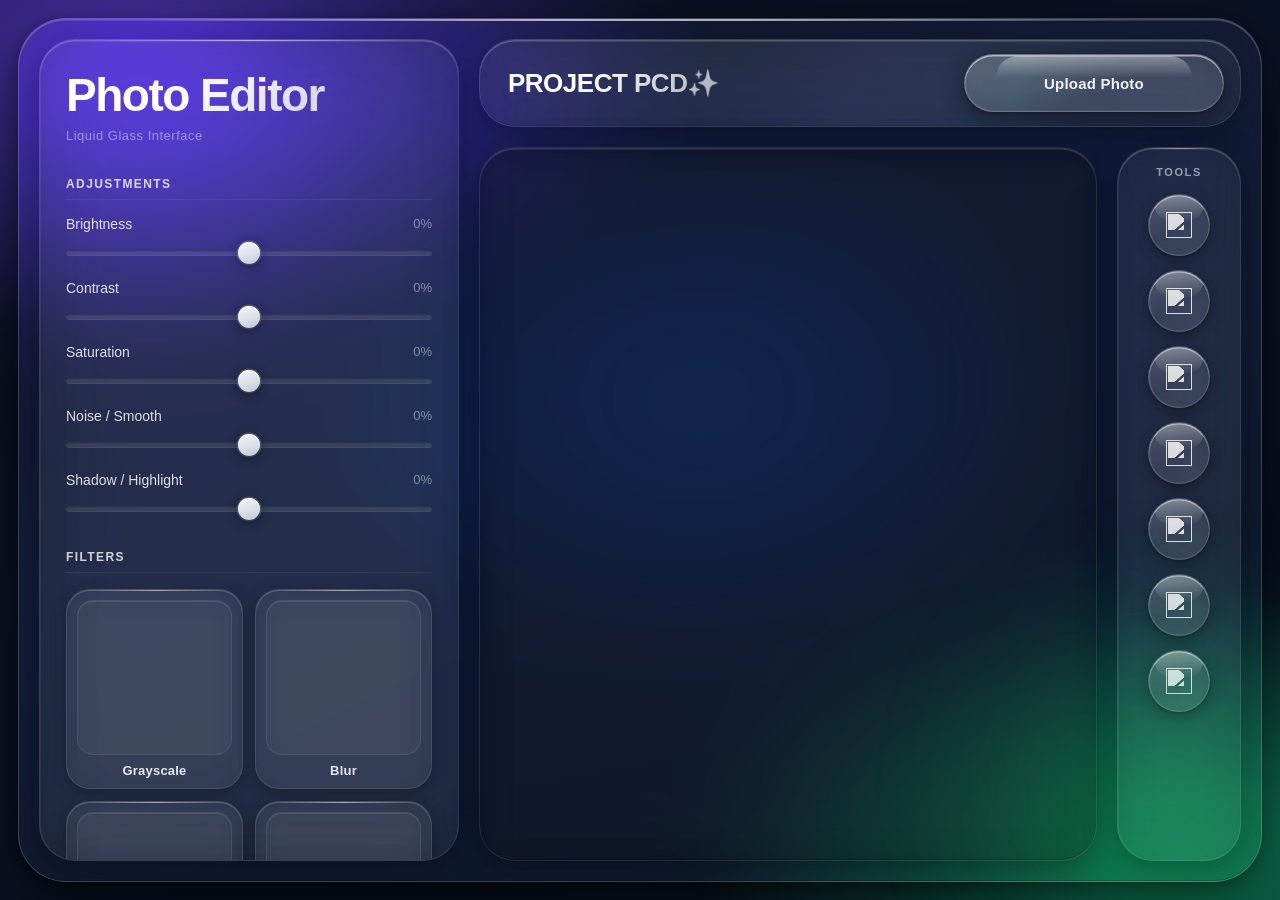
==== commit 5a5af71e: "Add files via upload" ====
--- a/index.html
+++ b/index.html
@@ -1,2208 +1,113 @@
 <!DOCTYPE html>
 <html lang="id">
 <head>
-<meta charset="UTF-8">
-<meta name="viewport" content="width=device-width, initial-scale=1.0">
-
-<title>Foto Editor V2 PCD </title>
-
-<style>
-
-@import url('https://fonts.cdnfonts.com/css/sf-pro-display');
-
-/* ===================================================== */
-/* CSS VARIABLES — APPLE LIQUID GLASS SYSTEM             */
-/* ===================================================== */
-
-:root {
-  /* Glass layers */
-  --glass-fill:         rgba(255,255,255,0.072);
-  --glass-fill-deep:    rgba(255,255,255,0.042);
-  --glass-fill-hover:   rgba(255,255,255,0.11);
-  --glass-border:       rgba(255,255,255,0.18);
-  --glass-border-soft:  rgba(255,255,255,0.10);
-  /* Specular top-edge highlight */
-  --spec-top:           rgba(255,255,255,0.55);
-  --spec-top-soft:      rgba(255,255,255,0.28);
-  /* Shadows */
-  --shadow-deep:        0 24px 64px rgba(0,0,0,0.55), 0 4px 16px rgba(0,0,0,0.35);
-  --shadow-card:        0 8px 32px rgba(0,0,0,0.38), 0 1px 4px rgba(0,0,0,0.25);
-  --shadow-btn:         0 6px 20px rgba(0,0,0,0.40), 0 1px 3px rgba(0,0,0,0.30);
-  /* Accent */
-  --accent:             #34d399;
-  --accent-glow:        rgba(52,211,153,0.45);
-  /* Blur */
-  --blur-glass:         blur(48px) saturate(180%);
-  --blur-panel:         blur(36px) saturate(160%);
-  --blur-btn:           blur(24px) saturate(150%);
-  /* Radius */
-  --r-container: 48px;
-  --r-panel:     36px;
-  --r-card:      24px;
-  --r-btn:       999px;
-  --r-tool:      22px;
-}
-
-/* ===================================================== */
-/* RESET                                                  */
-/* ===================================================== */
-
-*, *::before, *::after {
-  margin: 0; padding: 0;
-  box-sizing: border-box;
-  font-family: 'SF Pro Display', -apple-system, BlinkMacSystemFont, sans-serif;
-}
-
-html, body {
-  width: 100%; height: 100%;
-  overflow: hidden;
-}
-
-body {
-  background:
-    radial-gradient(ellipse 80% 60% at 10% 5%,  rgba(108,70,255,0.55) 0%, transparent 55%),
-    radial-gradient(ellipse 70% 55% at 92% 95%,  rgba(20,210,130,0.50) 0%, transparent 55%),
-    radial-gradient(ellipse 50% 50% at 55% 45%,  rgba(30,80,180,0.25) 0%, transparent 60%),
-    linear-gradient(155deg, #080c18 0%, #0b1225 40%, #060d1a 100%);
-  display: flex;
-  justify-content: center;
-  align-items: center;
-  padding: 18px;
-}
-
-/* Subtle animated ambient orbs */
-body::before, body::after {
-  content: "";
-  position: fixed;
-  border-radius: 50%;
-  filter: blur(80px);
-  opacity: 0.35;
-  pointer-events: none;
-  animation: drift 18s ease-in-out infinite alternate;
-}
-body::before {
-  width: 520px; height: 520px;
-  top: -120px; left: -120px;
-  background: radial-gradient(circle, rgba(120,80,255,0.7), transparent 70%);
-}
-body::after {
-  width: 420px; height: 420px;
-  bottom: -100px; right: -100px;
-  background: radial-gradient(circle, rgba(20,210,130,0.65), transparent 70%);
-  animation-delay: -9s;
-}
-@keyframes drift {
-  from { transform: translate(0,0) scale(1); }
-  to   { transform: translate(40px,30px) scale(1.08); }
-}
-
-/* ===================================================== */
-/* LIQUID GLASS MIXIN (applied via classes)              */
-/* ===================================================== */
-
-/* Base glass panel */
-.lg {
-  background: var(--glass-fill);
-  backdrop-filter: var(--blur-glass);
-  -webkit-backdrop-filter: var(--blur-glass);
-  border: 1px solid var(--glass-border-soft);
-  box-shadow: var(--shadow-card);
-  position: relative;
-}
-
-/* Specular top-edge shimmer via pseudo */
-.lg::before {
-  content: "";
-  position: absolute;
-  inset: 0;
-  border-radius: inherit;
-  background: linear-gradient(
-    180deg,
-    var(--spec-top) 0%,
-    rgba(255,255,255,0.06) 3%,
-    transparent 18%
-  );
-  pointer-events: none;
-  z-index: 0;
-}
-
-/* Inner refraction rim */
-.lg::after {
-  content: "";
-  position: absolute;
-  inset: 1px;
-  border-radius: inherit;
-  background: linear-gradient(
-    160deg,
-    rgba(255,255,255,0.13) 0%,
-    transparent 40%,
-    rgba(255,255,255,0.04) 100%
-  );
-  pointer-events: none;
-  z-index: 0;
-}
-
-/* All lg children sit above pseudo layers */
-.lg > * { position: relative; z-index: 1; }
-
-/* ===================================================== */
-/* CONTAINER                                              */
-/* ===================================================== */
-
-.container {
-  width: 100%;
-  height: calc(100vh - 36px);
-  display: flex;
-  gap: 20px;
-  padding: 20px;
-  border-radius: var(--r-container);
-  background: rgba(255,255,255,0.045);
-  backdrop-filter: var(--blur-glass);
-  -webkit-backdrop-filter: var(--blur-glass);
-  border: 1px solid var(--glass-border);
-  box-shadow:
-    var(--shadow-deep),
-    inset 0 1.5px 0 rgba(255,255,255,0.22),
-    inset 0 -1px 0 rgba(0,0,0,0.20);
-  overflow: hidden;
-  position: relative;
-}
-
-/* Specular top line on container */
-.container::before {
-  content: "";
-  position: absolute;
-  top: 0; left: 10%; right: 10%;
-  height: 1.5px;
-  background: linear-gradient(90deg, transparent, rgba(255,255,255,0.6) 40%, rgba(255,255,255,0.6) 60%, transparent);
-  border-radius: 999px;
-  pointer-events: none;
-  z-index: 10;
-}
-
-/* ===================================================== */
-/* SIDEBAR                                                */
-/* ===================================================== */
-
-.sidebar {
-  width: 420px;
-  padding: 28px 26px;
-  border-radius: var(--r-panel);
-  overflow-y: auto;
-  overflow-x: hidden;
-  background: var(--glass-fill-deep);
-  backdrop-filter: var(--blur-panel);
-  -webkit-backdrop-filter: var(--blur-panel);
-  border: 1px solid var(--glass-border-soft);
-  box-shadow:
-    inset 0 1.5px 0 rgba(255,255,255,0.20),
-    inset 1px 0 0 rgba(255,255,255,0.06),
-    0 8px 32px rgba(0,0,0,0.35);
-  position: relative;
-  scrollbar-width: thin;
-  scrollbar-color: rgba(255,255,255,0.18) transparent;
-}
-
-.sidebar::before {
-  content: "";
-  position: absolute;
-  top: 0; left: 12%; right: 12%;
-  height: 1px;
-  background: linear-gradient(90deg, transparent, rgba(255,255,255,0.5), transparent);
-  pointer-events: none;
-  z-index: 2;
-}
-
-.sidebar::-webkit-scrollbar { width: 4px; }
-.sidebar::-webkit-scrollbar-track { background: transparent; }
-.sidebar::-webkit-scrollbar-thumb {
-  border-radius: 999px;
-  background: rgba(255,255,255,0.15);
-}
-.sidebar::-webkit-scrollbar-button { display: none; }
-
-.sidebar h1 {
-  color: #fff;
-  font-size: 46px;
-  font-weight: 700;
-  letter-spacing: -1.5px;
-  margin-bottom: 6px;
-  /* Glass text shimmer */
-  background: linear-gradient(135deg, #fff 30%, rgba(255,255,255,0.65) 100%);
-  -webkit-background-clip: text;
-  -webkit-text-fill-color: transparent;
-  background-clip: text;
-}
-
-.subtitle {
-  color: rgba(255,255,255,0.45);
-  font-size: 13px;
-  letter-spacing: 0.5px;
-  margin-bottom: 34px;
-}
-
-.group { margin-bottom: 34px; }
-
-.group h2 {
-  color: rgba(255,255,255,0.80);
-  font-size: 12px;
-  font-weight: 600;
-  letter-spacing: 1.4px;
-  text-transform: uppercase;
-  margin-bottom: 16px;
-  padding-bottom: 8px;
-  border-bottom: 1px solid rgba(255,255,255,0.07);
-}
-
-/* ===================================================== */
-/* SLIDER — Liquid Glass Track                           */
-/* ===================================================== */
-
-.slider-box { margin-bottom: 20px; }
-
-.slider-box label {
-  display: flex;
-  justify-content: space-between;
-  color: rgba(255,255,255,0.85);
-  margin-bottom: 10px;
-  font-size: 14px;
-  font-weight: 500;
-}
-
-.slider-box label span {
-  color: rgba(255,255,255,0.45);
-  font-size: 13px;
-  font-weight: 400;
-}
-
-input[type="range"] {
-  width: 100%;
-  appearance: none;
-  -webkit-appearance: none;
-  height: 6px;
-  border-radius: 999px;
-  background: rgba(255,255,255,0.10);
-  outline: none;
-  cursor: pointer;
-  box-shadow:
-    inset 0 1px 2px rgba(0,0,0,0.3),
-    inset 0 -1px 0 rgba(255,255,255,0.06);
-}
-
-input[type="range"]::-webkit-slider-thumb {
-  appearance: none;
-  -webkit-appearance: none;
-  width: 22px;
-  height: 22px;
-  border-radius: 50%;
-  background: linear-gradient(160deg, rgba(255,255,255,0.98) 0%, rgba(210,220,230,0.90) 100%);
-  cursor: pointer;
-  box-shadow:
-    0 2px 12px rgba(0,0,0,0.45),
-    0 1px 3px rgba(0,0,0,0.30),
-    inset 0 1px 0 rgba(255,255,255,0.95),
-    0 0 0 1.5px rgba(255,255,255,0.25);
-  transition: transform .18s cubic-bezier(.34,1.56,.64,1), box-shadow .18s ease;
-}
-
-input[type="range"]::-webkit-slider-thumb:hover {
-  transform: scale(1.15);
-  box-shadow:
-    0 4px 18px rgba(0,0,0,0.50),
-    0 0 0 3px rgba(255,255,255,0.18),
-    inset 0 1px 0 rgba(255,255,255,0.95);
-}
-
-input[type="range"]::-webkit-slider-thumb:active {
-  transform: scale(0.94);
-}
-
-/* ===================================================== */
-/* FILTER GRID                                            */
-/* ===================================================== */
-
-.filter-grid {
-  display: grid;
-  grid-template-columns: 1fr 1fr;
-  gap: 12px;
-  align-items: start;
-}
-
-.filter-card {
-  padding: 10px;
-  border-radius: var(--r-card);
-  background: rgba(255,255,255,0.055);
-  backdrop-filter: blur(20px) saturate(140%);
-  -webkit-backdrop-filter: blur(20px) saturate(140%);
-  border: 1px solid rgba(255,255,255,0.10);
-  box-shadow:
-    inset 0 1px 0 rgba(255,255,255,0.20),
-    0 4px 16px rgba(0,0,0,0.28);
-  transition: transform .24s cubic-bezier(.34,1.56,.64,1), box-shadow .24s ease, border-color .24s ease;
-  cursor: pointer;
-  overflow: visible;
-  position: relative;
-  z-index: 1;
-}
-
-.filter-card::before {
-  content: "";
-  position: absolute;
-  top: 0; left: 15%; right: 15%;
-  height: 1px;
-  background: linear-gradient(90deg, transparent, rgba(255,255,255,0.45), transparent);
-  border-radius: 999px;
-  pointer-events: none;
-}
-
-.filter-card:hover {
-  transform: translateY(-5px) scale(1.02);
-  box-shadow:
-    inset 0 1px 0 rgba(255,255,255,0.25),
-    0 16px 36px rgba(0,0,0,0.40);
-  border-color: rgba(255,255,255,0.18);
-  z-index: 5;
-}
-
-.filter-card.active {
-  border-color: rgba(52,211,153,0.50);
-  box-shadow:
-    inset 0 1px 0 rgba(255,255,255,0.22),
-    0 0 0 1px rgba(52,211,153,0.25),
-    0 8px 28px rgba(0,0,0,0.35),
-    0 0 20px rgba(52,211,153,0.12);
-  z-index: 20;
-}
-
-.filter-preview {
-  width: 100%;
-  aspect-ratio: 1/1;
-  border-radius: 16px;
-  overflow: hidden;
-  margin-bottom: 8px;
-  background: rgba(255,255,255,0.04);
-  border: 1px solid rgba(255,255,255,0.08);
-  box-shadow: inset 0 1px 0 rgba(255,255,255,0.10);
-}
-
-.filter-preview canvas {
-  width: 100%; height: 100%;
-  display: block;
-  object-fit: cover;
-  cursor: default;
-}
-
-.filter-name {
-  color: rgba(255,255,255,0.88);
-  text-align: center;
-  font-size: 13px;
-  font-weight: 600;
-  letter-spacing: 0.2px;
-}
-
-.filter-slider {
-  display: none;
-  margin-top: 12px;
-  position: relative;
-  z-index: 9999;
-  overflow: visible;
-}
-
-.filter-slider.active {
-  display: block;
-  animation: fadeSlider .20s ease;
-}
-
-@keyframes fadeSlider {
-  from { opacity: 0; transform: translateY(-5px); }
-  to   { opacity: 1; transform: translateY(0); }
-}
-
-.filter-intensity {
-  display: flex;
-  justify-content: space-between;
-  color: rgba(255,255,255,0.55);
-  font-size: 12px;
-  margin-bottom: 7px;
-}
-
-/* ===================================================== */
-/* EDITOR COLUMN                                          */
-/* ===================================================== */
-
-.editor {
-  flex: 1;
-  display: flex;
-  flex-direction: column;
-  gap: 20px;
-  min-height: 0;
-}
-
-/* ===================================================== */
-/* TOPBAR                                                 */
-/* ===================================================== */
-
-.topbar {
-  height: 88px;
-  padding: 12px 16px;
-  border-radius: var(--r-panel);
-  display: flex;
-  justify-content: space-between;
-  align-items: center;
-  background: rgba(255,255,255,0.05);
-  backdrop-filter: var(--blur-panel);
-  -webkit-backdrop-filter: var(--blur-panel);
-  border: 1px solid var(--glass-border-soft);
-  box-shadow:
-    inset 0 1.5px 0 rgba(255,255,255,0.22),
-    inset 0 -1px 0 rgba(0,0,0,0.15),
-    0 8px 30px rgba(0,0,0,0.30);
-  position: relative;
-  overflow: hidden;
-}
-
-/* Subtle iridescent sheen on topbar */
-.topbar::after {
-  content: "";
-  position: absolute;
-  inset: 0;
-  background: linear-gradient(
-    110deg,
-    transparent 30%,
-    rgba(180,150,255,0.06) 50%,
-    rgba(100,220,200,0.05) 70%,
-    transparent 80%
-  );
-  pointer-events: none;
-}
-
-.topbar h2 {
-  color: #fff;
-  font-size: 26px;
-  font-weight: 700;
-  letter-spacing: -0.5px;
-  padding-left: 12px;
-  position: relative;
-  z-index: 1;
-  background: linear-gradient(135deg, #fff 40%, rgba(255,255,255,0.6) 100%);
-  -webkit-background-clip: text;
-  -webkit-text-fill-color: transparent;
-  background-clip: text;
-}
-
-/* ===================================================== */
-/* UPLOAD BUTTON — Pill Liquid Glass                     */
-/* ===================================================== */
-
-.upload-btn {
-  position: relative;
-  overflow: hidden;
-  width: 260px;
-  height: 58px;
-  border-radius: var(--r-btn);
-  display: flex;
-  justify-content: center;
-  align-items: center;
-  cursor: pointer;
-  color: rgba(255,255,255,0.92);
-  font-weight: 600;
-  font-size: 15px;
-  letter-spacing: 0.2px;
-  /* Layered glass */
-  background: rgba(255,255,255,0.10);
-  backdrop-filter: var(--blur-btn);
-  -webkit-backdrop-filter: var(--blur-btn);
-  border: 1px solid rgba(255,255,255,0.22);
-  box-shadow:
-    inset 0 1.5px 0 rgba(255,255,255,0.55),
-    inset 0 -1px 0 rgba(255,255,255,0.06),
-    inset 1px 0 0 rgba(255,255,255,0.10),
-    0 6px 24px rgba(0,0,0,0.42),
-    0 1px 4px rgba(0,0,0,0.28);
-  transition: transform .20s cubic-bezier(.34,1.56,.64,1), box-shadow .20s ease, background .20s ease;
-  z-index: 1;
-}
-
-/* Top specular arc */
-.upload-btn::before {
-  content: "";
-  position: absolute;
-  top: 1px;
-  left: 12%;
-  right: 12%;
-  height: 40%;
-  border-radius: 999px 999px 60% 60%;
-  background: linear-gradient(180deg, rgba(255,255,255,0.38) 0%, transparent 100%);
-  pointer-events: none;
-  z-index: 2;
-}
-
-/* Subtle fill gradient */
-.upload-btn::after {
-  content: "";
-  position: absolute;
-  inset: 0;
-  border-radius: inherit;
-  background: linear-gradient(160deg, rgba(255,255,255,0.12) 0%, transparent 55%, rgba(255,255,255,0.03) 100%);
-  pointer-events: none;
-  z-index: 0;
-}
-
-.upload-btn span, .upload-btn > * { position: relative; z-index: 3; }
-
-.upload-btn:hover {
-  background: rgba(255,255,255,0.145);
-  transform: translateY(-3px) scale(1.025);
-  box-shadow:
-    inset 0 1.5px 0 rgba(255,255,255,0.60),
-    inset 0 -1px 0 rgba(255,255,255,0.06),
-    0 12px 36px rgba(0,0,0,0.50),
-    0 2px 8px rgba(0,0,0,0.30);
-  border-color: rgba(255,255,255,0.32);
-}
-
-.upload-btn:active {
-  transform: scale(0.94) translateY(1px);
-  box-shadow:
-    inset 0 2px 6px rgba(0,0,0,0.25),
-    0 2px 8px rgba(0,0,0,0.30);
-}
-
-/* ===================================================== */
-/* WORKSPACE                                              */
-/* ===================================================== */
-
-.workspace {
-  flex: 1;
-  display: flex;
-  gap: 20px;
-  min-height: 0;
-}
-
-/* ===================================================== */
-/* PHOTO BOX                                              */
-/* ===================================================== */
-
-.photo-box {
-  flex: 1;
-  position: relative;
-  overflow: hidden;
-  border-radius: var(--r-panel);
-  display: flex;
-  justify-content: center;
-  align-items: center;
-  background: rgba(0,0,0,0.28);
-  backdrop-filter: blur(20px);
-  -webkit-backdrop-filter: blur(20px);
-  border: 1px solid rgba(255,255,255,0.10);
-  box-shadow:
-    inset 0 1.5px 0 rgba(255,255,255,0.14),
-    inset 0 -1px 0 rgba(0,0,0,0.25),
-    0 8px 32px rgba(0,0,0,0.40);
-}
-
-/* ===================================================== */
-/* CANVAS                                                 */
-/* ===================================================== */
-
-canvas {
-  border-radius: 20px;
-  cursor: default;
-  max-width: 100%;
-  max-height: 100%;
-}
-
-canvas.crop-mode { cursor: crosshair !important; }
-
-.filter-preview canvas {
-  width: 100%; height: 100%;
-  display: block;
-  object-fit: cover;
-  cursor: default;
-  border-radius: 0;
-}
-
-/* ===================================================== */
-/* CROP WARNING                                           */
-/* ===================================================== */
-
-.crop-warning {
-  position: absolute;
-  top: 20px;
-  left: 50%;
-  transform: translateX(-50%);
-  display: none;
-  padding: 12px 22px;
-  border-radius: 999px;
-  color: rgba(255,255,255,0.95);
-  font-size: 14px;
-  font-weight: 500;
-  background: rgba(52,211,153,0.18);
-  backdrop-filter: blur(24px) saturate(160%);
-  -webkit-backdrop-filter: blur(24px) saturate(160%);
-  border: 1px solid rgba(52,211,153,0.40);
-  box-shadow:
-    inset 0 1px 0 rgba(255,255,255,0.25),
-    0 6px 20px rgba(0,0,0,0.30),
-    0 0 14px rgba(52,211,153,0.15);
-  z-index: 99;
-  white-space: nowrap;
-}
-
-/* ===================================================== */
-/* TOOLS BOX                                              */
-/* ===================================================== */
-
-.tools-box {
-  width: 124px;
-  padding: 18px 14px;
-  border-radius: var(--r-panel);
-  display: flex;
-  flex-direction: column;
-  align-items: center;
-  gap: 14px;
-  overflow-y: auto;
-  background: var(--glass-fill-deep);
-  backdrop-filter: var(--blur-panel);
-  -webkit-backdrop-filter: var(--blur-panel);
-  border: 1px solid var(--glass-border-soft);
-  box-shadow:
-    inset 0 1.5px 0 rgba(255,255,255,0.18),
-    inset 1px 0 0 rgba(255,255,255,0.05),
-    0 8px 32px rgba(0,0,0,0.35);
-  position: relative;
-}
-
-.tools-box::before {
-  content: "";
-  position: absolute;
-  top: 0; left: 20%; right: 20%;
-  height: 1px;
-  background: linear-gradient(90deg, transparent, rgba(255,255,255,0.42), transparent);
-  pointer-events: none;
-}
-
-.tools-box::-webkit-scrollbar { width: 0; }
-
-.tools-title {
-  color: rgba(255,255,255,0.55);
-  font-size: 11px;
-  font-weight: 600;
-  letter-spacing: 1.6px;
-  text-transform: uppercase;
-  margin-bottom: 2px;
-}
-
-/* ===================================================== */
-/* TOOL BUTTONS — Rounded Square Liquid Glass            */
-/* ===================================================== */
-
-.tool-btn {
-  position: relative;
-  width: 62px;
-  height: 62px;
-  border-radius: var(--r-tool);
-  border: 1px solid rgba(255,255,255,0.16);
-  cursor: pointer;
-  display: flex;
-  justify-content: center;
-  align-items: center;
-  flex-shrink: 0;
-  overflow: hidden;
-  /* Layered glass */
-  background: rgba(255,255,255,0.08);
-  backdrop-filter: var(--blur-btn);
-  -webkit-backdrop-filter: var(--blur-btn);
-  box-shadow:
-    inset 0 1.5px 0 rgba(255,255,255,0.45),
-    inset 0 -1px 0 rgba(255,255,255,0.04),
-    inset 1px 0 0 rgba(255,255,255,0.08),
-    0 4px 16px rgba(0,0,0,0.38),
-    0 1px 3px rgba(0,0,0,0.25);
-  transition:
-    transform .20s cubic-bezier(.34,1.56,.64,1),
-    box-shadow .20s ease,
-    background .20s ease,
-    border-color .20s ease;
-}
-
-/* Specular arc on each tool button */
-.tool-btn::before {
-  content: "";
-  position: absolute;
-  top: 1px; left: 10%; right: 10%;
-  height: 45%;
-  border-radius: 50% 50% 60% 60% / 30% 30% 70% 70%;
-  background: linear-gradient(180deg, rgba(255,255,255,0.32) 0%, transparent 100%);
-  pointer-events: none;
-  z-index: 2;
-  transition: opacity .20s ease;
-}
-
-/* Inner refraction fill */
-.tool-btn::after {
-  content: "";
-  position: absolute;
-  inset: 0;
-  border-radius: inherit;
-  background: linear-gradient(
-    145deg,
-    rgba(255,255,255,0.11) 0%,
-    transparent 50%,
-    rgba(255,255,255,0.03) 100%
-  );
-  pointer-events: none;
-  z-index: 0;
-}
-
-.tool-btn:hover {
-  background: rgba(255,255,255,0.13);
-  transform: translateY(-4px) scale(1.05);
-  border-color: rgba(255,255,255,0.28);
-  box-shadow:
-    inset 0 1.5px 0 rgba(255,255,255,0.55),
-    inset 0 -1px 0 rgba(255,255,255,0.06),
-    0 10px 28px rgba(0,0,0,0.48),
-    0 2px 6px rgba(0,0,0,0.28);
-}
-
-.tool-btn:active {
-  transform: scale(0.90) translateY(1px);
-  box-shadow:
-    inset 0 2px 8px rgba(0,0,0,0.30),
-    0 1px 3px rgba(0,0,0,0.20);
-}
-
-.tool-btn.active {
-  background: rgba(52,211,153,0.16);
-  border-color: rgba(52,211,153,0.45);
-  box-shadow:
-    inset 0 1.5px 0 rgba(255,255,255,0.30),
-    0 0 0 1px rgba(52,211,153,0.20),
-    0 0 18px rgba(52,211,153,0.25),
-    0 4px 16px rgba(0,0,0,0.35);
-}
-
-.tool-btn.active::before {
-  background: linear-gradient(180deg, rgba(100,255,200,0.25) 0%, transparent 100%);
-}
-
-.tool-icon {
-  width: 26px;
-  height: 26px;
-  z-index: 3;
-  filter: brightness(0) invert(1);
-  opacity: 0.82;
-  transition: transform .22s cubic-bezier(.34,1.56,.64,1), opacity .15s ease;
-}
-
-.tool-btn:hover .tool-icon {
-  transform: scale(1.12) rotate(-4deg);
-  opacity: 1;
-}
-
-.tool-btn.active .tool-icon {
-  opacity: 1;
-  filter: brightness(0) invert(1) sepia(1) hue-rotate(110deg) saturate(2);
-}
-
-/* Rotate slider wrap sits inside tools box */
-#rotateToolWrap {
-  width: 100%;
-  display: flex;
-  flex-direction: column;
-  align-items: center;
-  gap: 6px;
-}
-
-#rotateSliderWrap {
-  width: 100%;
-  padding: 0 6px;
-  display: none;
-  flex-direction: column;
-  align-items: center;
-}
-
-#rotationDeg {
-  color: rgba(255,255,255,0.50);
-  font-size: 11px;
-  text-align: center;
-  margin-top: 4px;
-}
-
-</style>
+  <meta charset="UTF-8">
+  <meta name="viewport" content="width=device-width, initial-scale=1.0">
+  <title>Foto Editor V2 PCD</title>
+  <link rel="stylesheet" href="style.css">
 </head>
-
 <body>
 
 <div class="container">
 
-<div class="sidebar">
+  <div class="sidebar">
+    <h1>Photo Editor</h1>
+    <div class="subtitle">Liquid Glass Interface</div>
 
-<h1>Photo Editor</h1>
+    <div class="group">
+      <h2>Adjustments</h2>
 
-<div class="subtitle">
-Liquid Glass Interface
-</div>
+      <div class="slider-box">
+        <label>Brightness <span id="brightnessValue">0%</span></label>
+        <input type="range" id="brightness" min="-100" max="100" value="0">
+      </div>
 
-<div class="group">
+      <div class="slider-box">
+        <label>Contrast <span id="contrastValue">0%</span></label>
+        <input type="range" id="contrast" min="-100" max="100" value="0">
+      </div>
 
-<h2>Adjustments</h2>
+      <div class="slider-box">
+        <label>Saturation <span id="saturationValue">0%</span></label>
+        <input type="range" id="saturation" min="-100" max="100" value="0">
+      </div>
 
-<div class="slider-box">
+      <div class="slider-box">
+        <label>Noise / Smooth <span id="noiseValue">0%</span></label>
+        <input type="range" id="noise" min="-100" max="100" value="0">
+      </div>
 
-<label>
-Brightness
-<span id="brightnessValue">0%</span>
-</label>
+      <div class="slider-box">
+        <label>Shadow / Highlight <span id="shadowValue">0%</span></label>
+        <input type="range" id="shadow" min="-100" max="100" value="0">
+      </div>
+    </div>
 
-<input
-type="range"
-id="brightness"
-min="-100"
-max="100"
-value="0">
+    <div class="group">
+      <h2>Filters</h2>
+      <div class="filter-grid" id="filterGrid"></div>
+    </div>
+  </div>
+
+  <div class="editor">
+    <div class="topbar">
+      <h2>PROJECT PCD✨</h2>
+      <label class="upload-btn">
+        Upload Photo
+        <input type="file" id="upload" accept="image/*" hidden>
+      </label>
+    </div>
+
+    <div class="workspace">
+      <div class="photo-box" id="canvasContainer">
+        <div class="crop-warning" id="cropWarning">✂ Crop Mode Aktif</div>
+        <canvas id="canvas"></canvas>
+      </div>
+
+      <div class="tools-box">
+        <div class="tools-title">Tools</div>
+
+        <button class="tool-btn" id="cropBtn" onclick="activateCrop(this)">
+          <img src="https://img.icons8.com/ios-filled/100/FFFFFF/crop.png" class="tool-icon">
+        </button>
+
+        <div id="rotateToolWrap" style="width:100%;display:flex;flex-direction:column;align-items:center;gap:6px;">
+          <button class="tool-btn" id="rotateToggleBtn" onclick="toggleRotateTool(this)">
+            <img src="https://img.icons8.com/ios-filled/100/FFFFFF/rotate-right.png" class="tool-icon">
+          </button>
+          <div id="rotateSliderWrap" style="display:none;width:100%;padding:0 4px;">
+            <input type="range" id="rotationSlider" min="-180" max="180" value="0"
+              style="width:100%;writing-mode:vertical-lr;direction:rtl;height:110px;appearance:slider-vertical;-webkit-appearance:slider-vertical;"
+              oninput="onRotationSlider(this.value)">
+            <div style="color:rgba(255,255,255,0.7);font-size:11px;text-align:center;margin-top:4px;" id="rotationDeg">0°</div>
+          </div>
+        </div>
+
+        <button class="tool-btn" onclick="activateTool(this); flipImage();">
+          <img src="https://img.icons8.com/ios-filled/100/FFFFFF/flip-horizontal.png" class="tool-icon">
+        </button>
+
+        <button class="tool-btn" onclick="activateTool(this); zoomIn();">
+          <img src="https://img.icons8.com/ios-filled/100/FFFFFF/zoom-in.png" class="tool-icon">
+        </button>
+
+        <button class="tool-btn" onclick="activateTool(this); zoomOut();">
+          <img src="https://img.icons8.com/ios-filled/100/FFFFFF/zoom-out.png" class="tool-icon">
+        </button>
+
+        <button class="tool-btn" onclick="activateTool(this); resetImage();">
+          <img src="https://img.icons8.com/ios-filled/100/FFFFFF/restart.png" class="tool-icon">
+        </button>
+
+        <button class="tool-btn" onclick="activateTool(this); downloadImage();">
+          <img src="https://img.icons8.com/ios-filled/100/FFFFFF/download--v1.png" class="tool-icon">
+        </button>
+      </div>
+    </div>
+  </div>
 
 </div>
 
-<div class="slider-box">
-
-<label>
-Contrast
-<span id="contrastValue">0%</span>
-</label>
-
-<input
-type="range"
-id="contrast"
-min="-100"
-max="100"
-value="0">
-
-</div>
-
-<div class="slider-box">
-
-<label>
-Saturation
-<span id="saturationValue">0%</span>
-</label>
-
-<input
-type="range"
-id="saturation"
-min="-100"
-max="100"
-value="0">
-
-</div>
-
-<div class="slider-box">
-
-<label>
-Noise
-<span id="noiseValue">0%</span>
-</label>
-
-<input
-type="range"
-id="noise"
-min="-100"
-max="100"
-value="0">
-
-</div>
-
-<div class="slider-box">
-
-<label>
-Shadow
-<span id="shadowValue">0%</span>
-</label>
-
-<input
-type="range"
-id="shadow"
-min="-100"
-max="100"
-value="0">
-
-</div>
-
-</div>
-
-<div class="group">
-
-<h2>Filters</h2>
-
-<div class="filter-grid" id="filterGrid"></div>
-
-</div>
-
-</div>
-
-<div class="editor">
-
-<div class="topbar">
-
-<h2>PROJECT PCD✨</h2>
-
-<label class="upload-btn">
-
-Upload Photo
-
-<input
-type="file"
-id="upload"
-accept="image/*"
-hidden>
-
-</label>
-
-</div>
-
-<div class="workspace">
-
-<div
-class="photo-box"
-id="canvasContainer">
-
-<div
-class="crop-warning"
-id="cropWarning">
-
-✂ Crop Mode Aktif
-
-</div>
-
-<canvas id="canvas"></canvas>
-
-</div>
-
-<div class="tools-box">
-
-<div class="tools-title">
-Tools
-</div>
-
-<button
-class="tool-btn"
-id="cropBtn"
-onclick="activateCrop(this)">
-
-<img
-src="https://img.icons8.com/ios-filled/100/FFFFFF/crop.png"
-class="tool-icon">
-
-</button>
-
-<div id="rotateToolWrap" style="width:100%;display:flex;flex-direction:column;align-items:center;gap:6px;">
-<button
-class="tool-btn"
-id="rotateToggleBtn"
-onclick="toggleRotateTool(this)">
-<img
-src="https://img.icons8.com/ios-filled/100/FFFFFF/rotate-right.png"
-class="tool-icon">
-</button>
-<div id="rotateSliderWrap" style="display:none;width:100%;padding:0 4px;">
-<input type="range" id="rotationSlider" min="-180" max="180" value="0"
-style="width:100%;writing-mode:vertical-lr;direction:rtl;height:110px;appearance:slider-vertical;-webkit-appearance:slider-vertical;"
-oninput="onRotationSlider(this.value)">
-<div style="color:rgba(255,255,255,0.7);font-size:11px;text-align:center;margin-top:4px;" id="rotationDeg">0°</div>
-</div>
-</div>
-
-<button
-class="tool-btn"
-onclick="activateTool(this); flipImage();">
-
-<img
-src="https://img.icons8.com/ios-filled/100/FFFFFF/flip-horizontal.png"
-class="tool-icon">
-
-</button>
-
-<button
-class="tool-btn"
-onclick="activateTool(this); zoomIn();">
-
-<img
-src="https://img.icons8.com/ios-filled/100/FFFFFF/zoom-in.png"
-class="tool-icon">
-
-</button>
-
-<button
-class="tool-btn"
-onclick="activateTool(this); zoomOut();">
-
-<img
-src="https://img.icons8.com/ios-filled/100/FFFFFF/zoom-out.png"
-class="tool-icon">
-
-</button>
-
-<button
-class="tool-btn"
-onclick="activateTool(this); resetImage();">
-
-<img
-src="https://img.icons8.com/ios-filled/100/FFFFFF/restart.png"
-class="tool-icon">
-
-</button>
-
-<button
-class="tool-btn"
-onclick="activateTool(this); downloadImage();">
-
-<img
-src="https://img.icons8.com/ios-filled/100/FFFFFF/download--v1.png"
-class="tool-icon">
-
-</button>
-
-</div>
-
-</div>
-
-</div>
-
-</div>
-
-<script>
-
-/* ===================================================== */
-/* ELEMENTS                                               */
-/* ===================================================== */
-
-const canvas =
-document.getElementById("canvas");
-
-const ctx =
-canvas.getContext("2d");
-
-const upload =
-document.getElementById("upload");
-
-const cropWarning =
-document.getElementById("cropWarning");
-
-const canvasContainer =
-document.getElementById("canvasContainer");
-
-/* ===================================================== */
-/* ADJUSTMENTS                                            */
-/* ===================================================== */
-
-const brightnessSlider =
-document.getElementById("brightness");
-
-const contrastSlider =
-document.getElementById("contrast");
-
-const saturationSlider =
-document.getElementById("saturation");
-
-const brightnessValue =
-document.getElementById("brightnessValue");
-
-const contrastValue =
-document.getElementById("contrastValue");
-
-const saturationValue =
-document.getElementById("saturationValue");
-
-const noiseSlider =
-document.getElementById("noise");
-
-const noiseValue =
-document.getElementById("noiseValue");
-
-const shadowSlider =
-document.getElementById("shadow");
-
-const shadowValue =
-document.getElementById("shadowValue");
-
-/* ===================================================== */
-/* IMAGE STATE                                            */
-/* ===================================================== */
-
-let img = new Image();
-
-let originalImage = "";
-
-let firstUploadedImage = "";
-
-let scale = 1;
-
-let rotation = 0;
-
-let flip = 1;
-
-let cropMode = false;
-
-/* ===================================================== */
-/* CROP STATE                                             */
-/* ===================================================== */
-
-let isDragging = false;
-
-let cropStartX = 0;
-let cropStartY = 0;
-
-let cropEndX = 0;
-let cropEndY = 0;
-
-/* ===================================================== */
-/* FILTERS                                                */
-/* ===================================================== */
-
-const filterList = [
-
-{key:"grayscale",name:"Grayscale"},
-{key:"blur",name:"Blur"},
-{key:"sepia",name:"Sepia"},
-{key:"invert",name:"Invert"},
-{key:"contrast",name:"Contrast"},
-{key:"bright",name:"Bright"},
-{key:"cool",name:"Cool"},
-{key:"warm",name:"Warm"},
-{key:"vintage",name:"Vintage"},
-{key:"fade",name:"Fade"}
-
-];
-
-let filters = {};
-
-filterList.forEach(f=>{
-
-filters[f.key] = {
-
-active:false,
-intensity:0
-
-};
-
-});
-
-/* ===================================================== */
-/* ADJUSTMENTS VALUE                                      */
-/* ===================================================== */
-
-let adjustments = {
-
-brightness:100,
-contrast:100,
-saturation:100,
-noise:0,
-shadow:0
-
-};
-
-/* ===================================================== */
-/* CREATE FILTER UI                                       */
-/* ===================================================== */
-
-const filterGrid =
-document.getElementById("filterGrid");
-
-filterList.forEach(filter=>{
-
-filterGrid.innerHTML += `
-
-<div
-class="filter-card"
-onclick="toggleFilter('${filter.key}',this,event)">
-
-<div class="filter-preview">
-
-<canvas
-id="preview-${filter.key}"
-width="120"
-height="120"></canvas>
-
-</div>
-
-<div class="filter-name">
-${filter.name}
-</div>
-
-<div
-class="filter-slider"
-id="slider-${filter.key}">
-
-<div class="filter-intensity">
-
-<span>Intensity</span>
-
-<span
-id="value-${filter.key}">
-0%
-</span>
-
-</div>
-
-<input
-type="range"
-min="0"
-max="100"
-value="0"
-onclick="event.stopPropagation()"
-oninput="
-updateFilter(
-'${filter.key}',
-this.value
-)">
-
-</div>
-
-</div>
-`;
-
-});
-
-/* ===================================================== */
-/* UPLOAD IMAGE                                           */
-/* ===================================================== */
-
-upload.addEventListener("change",(e)=>{
-
-const file = e.target.files[0];
-
-if(!file) return;
-
-const reader = new FileReader();
-
-reader.onload = function(event){
-
-img.onload = ()=>{
-
-resizeCanvas();
-
-drawImage();
-
-generateFilterPreviews();
-
-};
-
-img.src =
-event.target.result;
-
-originalImage =
-event.target.result;
-
-firstUploadedImage =
-event.target.result;
-
-};
-
-reader.readAsDataURL(file);
-
-});
-
-/* ===================================================== */
-/* RESIZE CANVAS                                          */
-/* ===================================================== */
-
-function resizeCanvas(){
-
-canvas.width =
-canvasContainer.clientWidth - 40;
-
-canvas.height =
-canvasContainer.clientHeight - 40;
-
-}
-
-/* ===================================================== */
-/* FILTER STRING                                          */
-/* ===================================================== */
-
-function getFilterString(){
-
-let filterString = `
-brightness(${adjustments.brightness}%)
-contrast(${adjustments.contrast}%)
-saturate(${adjustments.saturation}%)
-`;
-
-if(filters.grayscale.active){
-
-filterString +=
-` grayscale(${filters.grayscale.intensity}%)`;
-
-}
-
-if(filters.blur.active){
-
-filterString +=
-` blur(${filters.blur.intensity / 10}px)`;
-
-}
-
-if(filters.sepia.active){
-
-filterString +=
-` sepia(${filters.sepia.intensity}%)`;
-
-}
-
-if(filters.invert.active){
-
-filterString +=
-` invert(${filters.invert.intensity}%)`;
-
-}
-
-if(filters.contrast.active){
-
-filterString +=
-` contrast(${100 + filters.contrast.intensity}%)`;
-
-}
-
-if(filters.bright.active){
-
-filterString +=
-` brightness(${100 + filters.bright.intensity}%)`;
-
-}
-
-if(filters.cool.active){
-
-filterString +=
-` hue-rotate(${filters.cool.intensity * 2}deg)`;
-
-}
-
-if(filters.warm.active){
-
-filterString +=
-`
-sepia(${filters.warm.intensity * 0.6}%)
-saturate(${100 + filters.warm.intensity}%)
-hue-rotate(-${filters.warm.intensity / 3}deg)
-`;
-
-}
-
-if(filters.vintage.active){
-
-filterString +=
-`
-sepia(${filters.vintage.intensity * 0.7}%)
-contrast(${100 + filters.vintage.intensity / 2}%)
-brightness(${100 - filters.vintage.intensity / 5}%)
-`;
-
-}
-
-if(filters.fade.active){
-
-const fadeValue =
-100 - (filters.fade.intensity / 2);
-
-filterString +=
-`
-contrast(${fadeValue}%)
-saturate(${fadeValue}%)
-brightness(${100 + filters.fade.intensity / 8}%)
-`;
-
-}
-
-return filterString;
-
-}
-
-/* ===================================================== */
-/* DRAW IMAGE                                             */
-/* ===================================================== */
-
-function drawImage(){
-
-if(!img.src) return;
-
-ctx.clearRect(
-0,
-0,
-canvas.width,
-canvas.height
-);
-
-ctx.filter =
-getFilterString();
-
-const imageAspect =
-img.width / img.height;
-
-const canvasAspect =
-canvas.width / canvas.height;
-
-let renderWidth;
-let renderHeight;
-
-if(imageAspect > canvasAspect){
-
-renderWidth =
-canvas.width * scale;
-
-renderHeight =
-renderWidth / imageAspect;
-
-}
-else{
-
-renderHeight =
-canvas.height * scale;
-
-renderWidth =
-renderHeight * imageAspect;
-
-}
-
-ctx.save();
-
-ctx.translate(
-canvas.width / 2,
-canvas.height / 2
-);
-
-ctx.scale(flip,1);
-
-ctx.rotate(
-rotation * Math.PI / 180
-);
-
-ctx.drawImage(
-img,
--renderWidth/2,
--renderHeight/2,
-renderWidth,
-renderHeight
-);
-
-ctx.restore();
-
-/* Reset filter setelah gambar foto, agar shadow/noise/crop tidak ikut kena filter */
-ctx.filter = "none";
-
-/* ---- SHADOW OVERLAY ---- */
-if(adjustments.shadow > 0){
-
-const shadowAlpha = adjustments.shadow / 200;
-
-const grad = ctx.createRadialGradient(
-canvas.width/2, canvas.height/2, canvas.width * 0.2,
-canvas.width/2, canvas.height/2, canvas.width * 0.85
-);
-
-grad.addColorStop(0, "rgba(0,0,0,0)");
-grad.addColorStop(1, `rgba(0,0,0,${shadowAlpha * 2})`);
-
-ctx.save();
-ctx.globalCompositeOperation = "multiply";
-ctx.fillStyle = grad;
-ctx.fillRect(0, 0, canvas.width, canvas.height);
-ctx.restore();
-
-}
-
-/* ---- NOISE OVERLAY ---- */
-if(adjustments.noise > 0){
-
-const imageData =
-ctx.getImageData(0, 0, canvas.width, canvas.height);
-
-const data = imageData.data;
-
-const noiseAmt = adjustments.noise * 1.5;
-
-for(let i = 0; i < data.length; i += 4){
-
-const rand = (Math.random() - 0.5) * noiseAmt;
-
-data[i]   = Math.max(0, Math.min(255, data[i]   + rand));
-data[i+1] = Math.max(0, Math.min(255, data[i+1] + rand));
-data[i+2] = Math.max(0, Math.min(255, data[i+2] + rand));
-
-}
-
-ctx.putImageData(imageData, 0, 0);
-
-}
-
-if(cropMode && isDragging){
-
-const x =
-Math.min(cropStartX,cropEndX);
-
-const y =
-Math.min(cropStartY,cropEndY);
-
-const width =
-Math.abs(cropEndX - cropStartX);
-
-const height =
-Math.abs(cropEndY - cropStartY);
-
-ctx.strokeStyle =
-"#10b981";
-
-ctx.lineWidth = 3;
-
-ctx.setLineDash([8]);
-
-ctx.strokeRect(
-x,
-y,
-width,
-height
-);
-
-}
-
-}
-
-/* ===================================================== */
-/* FILTER PREVIEW                                         */
-/* ===================================================== */
-
-function generateFilterPreviews(){
-
-if(!img.src) return;
-
-filterList.forEach(filter=>{
-
-const preview =
-document.getElementById(
-`preview-${filter.key}`);
-
-const pctx =
-preview.getContext("2d");
-
-pctx.clearRect(
-0,
-0,
-preview.width,
-preview.height
-);
-
-let previewFilter =
-"none";
-
-switch(filter.key){
-
-case "grayscale":
-previewFilter =
-"grayscale(100%)";
-break;
-
-case "blur":
-previewFilter =
-"blur(2px)";
-break;
-
-case "sepia":
-previewFilter =
-"sepia(100%)";
-break;
-
-case "invert":
-previewFilter =
-"invert(100%)";
-break;
-
-case "contrast":
-previewFilter =
-"contrast(180%)";
-break;
-
-case "bright":
-previewFilter =
-"brightness(160%)";
-break;
-
-case "cool":
-previewFilter =
-"hue-rotate(180deg)";
-break;
-
-case "warm":
-previewFilter =
-"sepia(60%) saturate(140%)";
-break;
-
-case "vintage":
-previewFilter =
-"sepia(40%) contrast(120%)";
-break;
-
-case "fade":
-previewFilter =
-"opacity(70%)";
-break;
-
-}
-
-pctx.filter =
-previewFilter;
-
-pctx.drawImage(
-img,
-0,
-0,
-preview.width,
-preview.height
-);
-
-});
-
-}
-
-/* ===================================================== */
-/* ADJUSTMENTS                                            */
-/* ===================================================== */
-
-brightnessSlider.addEventListener("input",()=>{
-
-adjustments.brightness =
-Number(brightnessSlider.value) + 100;
-
-brightnessValue.innerText =
-brightnessSlider.value + "%";
-
-drawImage();
-
-});
-
-contrastSlider.addEventListener("input",()=>{
-
-adjustments.contrast =
-Number(contrastSlider.value) + 100;
-
-contrastValue.innerText =
-contrastSlider.value + "%";
-
-drawImage();
-
-});
-
-saturationSlider.addEventListener("input",()=>{
-
-adjustments.saturation =
-Number(saturationSlider.value) + 100;
-
-saturationValue.innerText =
-saturationSlider.value + "%";
-
-drawImage();
-
-});
-
-noiseSlider.addEventListener("input",()=>{
-
-adjustments.noise =
-Number(noiseSlider.value);
-
-noiseValue.innerText =
-noiseSlider.value + "%";
-
-drawImage();
-
-});
-
-shadowSlider.addEventListener("input",()=>{
-
-adjustments.shadow =
-Number(shadowSlider.value);
-
-shadowValue.innerText =
-shadowSlider.value + "%";
-
-drawImage();
-
-});
-
-/* ===================================================== */
-/* FILTER TOGGLE                                          */
-/* ===================================================== */
-
-function toggleFilter(name,card,event){
-
-if(event.target.closest(".filter-slider")) return;
-
-filters[name].active =
-!filters[name].active;
-
-const slider =
-document.getElementById(
-`slider-${name}`);
-
-if(filters[name].active){
-
-card.classList.add("active");
-
-slider.classList.add("active");
-
-}
-else{
-
-card.classList.remove("active");
-
-slider.classList.remove("active");
-
-filters[name].intensity = 0;
-
-slider.querySelector("input").value = 0;
-
-document.getElementById(
-`value-${name}`).innerText =
-"0%";
-
-}
-
-drawImage();
-
-}
-
-function updateFilter(name,value){
-
-filters[name].intensity =
-Number(value);
-
-document.getElementById(
-`value-${name}`).innerText =
-value + "%";
-
-drawImage();
-
-}
-
-/* ===================================================== */
-/* TOOLS                                                  */
-/* ===================================================== */
-
-function activateTool(button){
-
-if(button.classList.contains("active")){
-
-button.classList.remove("active");
-
-return;
-
-}
-
-document
-.querySelectorAll(".tool-btn")
-.forEach(btn=>{
-
-btn.classList.remove("active");
-
-});
-
-button.classList.add("active");
-
-}
-
-/* ===================================================== */
-/* ROTATE SLIDER TOOL                                    */
-/* ===================================================== */
-
-function toggleRotateTool(button){
-
-const wrap =
-document.getElementById("rotateSliderWrap");
-
-if(wrap.style.display === "none"){
-
-wrap.style.display = "flex";
-wrap.style.flexDirection = "column";
-wrap.style.alignItems = "center";
-
-button.classList.add("active");
-
-}else{
-
-wrap.style.display = "none";
-
-button.classList.remove("active");
-
-}
-
-}
-
-function onRotationSlider(val){
-
-rotation = Number(val);
-
-document.getElementById("rotationDeg").innerText = val + "°";
-
-drawImage();
-
-}
-
-/* ===================================================== */
-/* ROTATE (legacy kept for compat)                       */
-/* ===================================================== */
-
-function rotateImage(){
-
-rotation += 90;
-
-const slider = document.getElementById("rotationSlider");
-if(slider){
-slider.value = ((rotation % 360) + 360) % 360 > 180
-? (((rotation % 360) + 360) % 360) - 360
-: ((rotation % 360) + 360) % 360;
-document.getElementById("rotationDeg").innerText = slider.value + "°";
-}
-
-drawImage();
-
-}
-
-/* ===================================================== */
-/* FLIP                                                   */
-/* ===================================================== */
-
-function flipImage(){
-
-flip *= -1;
-
-drawImage();
-
-}
-
-/* ===================================================== */
-/* ZOOM                                                   */
-/* ===================================================== */
-
-function zoomIn(){
-
-scale += 0.1;
-
-drawImage();
-
-}
-
-function zoomOut(){
-
-scale -= 0.1;
-
-if(scale < 0.2){
-
-scale = 0.2;
-
-}
-
-drawImage();
-
-}
-
-/* ===================================================== */
-/* RESET                                                  */
-/* ===================================================== */
-
-function resetImage(){
-
-if(!firstUploadedImage) return;
-
-scale = 1;
-
-rotation = 0;
-
-flip = 1;
-
-cropMode = false;
-
-isDragging = false;
-
-adjustments = {
-
-brightness:100,
-contrast:100,
-saturation:100,
-noise:0,
-shadow:0
-
-};
-
-brightnessSlider.value = 0;
-contrastSlider.value = 0;
-saturationSlider.value = 0;
-noiseSlider.value = 0;
-shadowSlider.value = 0;
-
-brightnessValue.innerText = "0%";
-contrastValue.innerText = "0%";
-saturationValue.innerText = "0%";
-noiseValue.innerText = "0%";
-shadowValue.innerText = "0%";
-
-const rotSlider = document.getElementById("rotationSlider");
-if(rotSlider){ rotSlider.value = 0; }
-const rotDeg = document.getElementById("rotationDeg");
-if(rotDeg){ rotDeg.innerText = "0°"; }
-
-filterList.forEach(f=>{
-
-filters[f.key].active = false;
-
-filters[f.key].intensity = 0;
-
-const sliderBox =
-document.getElementById(
-`slider-${f.key}`);
-
-const sliderInput =
-sliderBox.querySelector("input");
-
-sliderBox.classList.remove("active");
-
-sliderInput.value = 0;
-
-document.getElementById(
-`value-${f.key}`).innerText =
-"0%";
-
-});
-
-document
-.querySelectorAll(".filter-card")
-.forEach(card=>{
-
-card.classList.remove("active");
-
-});
-
-document
-.querySelectorAll(".tool-btn")
-.forEach(btn=>{
-
-btn.classList.remove("active");
-
-});
-
-const resetImg =
-new Image();
-
-resetImg.onload = ()=>{
-
-img = resetImg;
-
-originalImage =
-firstUploadedImage;
-
-drawImage();
-
-generateFilterPreviews();
-
-};
-
-resetImg.src =
-firstUploadedImage;
-
-}
-
-/* ===================================================== */
-/* DOWNLOAD                                               */
-/* ===================================================== */
-
-function downloadImage(){
-
-const link =
-document.createElement("a");
-
-link.download =
-"edited-image.png";
-
-link.href =
-canvas.toDataURL();
-
-link.click();
-
-}
-
-/* ===================================================== */
-/* CROP MODE                                              */
-/* ===================================================== */
-
-function activateCrop(button){
-
-cropMode = !cropMode;
-
-if(cropMode){
-
-activateTool(button);
-
-cropWarning.style.display =
-"block";
-
-setTimeout(()=>{
-
-cropWarning.style.display =
-"none";
-
-},3000);
-
-}
-else{
-
-button.classList.remove("active");
-
-}
-
-}
-
-/* ===================================================== */
-/* CROP SELECT                                            */
-/* ===================================================== */
-
-canvas.addEventListener("mousedown",(e)=>{
-
-if(!cropMode) return;
-
-isDragging = true;
-
-const rect =
-canvas.getBoundingClientRect();
-
-cropStartX =
-e.clientX - rect.left;
-
-cropStartY =
-e.clientY - rect.top;
-
-cropEndX = cropStartX;
-cropEndY = cropStartY;
-
-});
-
-canvas.addEventListener("mousemove",(e)=>{
-
-if(!cropMode || !isDragging) return;
-
-const rect =
-canvas.getBoundingClientRect();
-
-cropEndX =
-e.clientX - rect.left;
-
-cropEndY =
-e.clientY - rect.top;
-
-drawImage();
-
-});
-
-canvas.addEventListener("mouseup",()=>{
-
-if(!cropMode || !isDragging) return;
-
-isDragging = false;
-
-applyCrop();
-
-});
-
-/* ===================================================== */
-/* APPLY CROP                                             */
-/* ===================================================== */
-
-function applyCrop(){
-
-const x =
-Math.min(cropStartX,cropEndX);
-
-const y =
-Math.min(cropStartY,cropEndY);
-
-const width =
-Math.abs(cropEndX - cropStartX);
-
-const height =
-Math.abs(cropEndY - cropStartY);
-
-if(width < 20 || height < 20){
-
-drawImage();
-return;
-
-}
-
-const tempCanvas =
-document.createElement("canvas");
-
-const tempCtx =
-tempCanvas.getContext("2d");
-
-tempCanvas.width = width;
-tempCanvas.height = height;
-
-tempCtx.drawImage(
-canvas,
-x,
-y,
-width,
-height,
-0,
-0,
-width,
-height
-);
-
-const cropped =
-tempCanvas.toDataURL();
-
-img.onload = ()=>{
-
-drawImage();
-
-generateFilterPreviews();
-
-};
-
-img.src = cropped;
-
-originalImage = cropped;
-
-cropMode = false;
-
-document
-.querySelectorAll(".tool-btn")
-.forEach(btn=>{
-
-btn.classList.remove("active");
-
-});
-
-}
-
-/* ===================================================== */
-/* RESIZE                                                 */
-/* ===================================================== */
-
-window.addEventListener(
-"resize",
-()=>{
-
-resizeCanvas();
-
-drawImage();
-
-});
-
-/* ===================================================== */
-/* INIT                                                   */
-/* ===================================================== */
-
-resizeCanvas();
-
-</script>
-
+<script src="script.js"></script>
 </body>
 </html>
--- a/style.css
+++ b/style.css
@@ -0,0 +1,664 @@
+@import url('https://fonts.cdnfonts.com/css/sf-pro-display');
+
+/* Design tokens */
+:root {
+  --glass-fill:        rgba(255,255,255,0.072);
+  --glass-fill-deep:   rgba(255,255,255,0.042);
+  --glass-border:      rgba(255,255,255,0.18);
+  --glass-border-soft: rgba(255,255,255,0.10);
+  --spec-top:          rgba(255,255,255,0.55);
+  --shadow-deep:       0 24px 64px rgba(0,0,0,0.55), 0 4px 16px rgba(0,0,0,0.35);
+  --shadow-card:       0 8px 32px rgba(0,0,0,0.38), 0 1px 4px rgba(0,0,0,0.25);
+  --accent:            #34d399;
+  --blur-glass:        blur(48px) saturate(180%);
+  --blur-panel:        blur(36px) saturate(160%);
+  --blur-btn:          blur(24px) saturate(150%);
+  --r-container: 48px;
+  --r-panel:     36px;
+  --r-card:      24px;
+  --r-btn:       999px;
+}
+
+*, *::before, *::after {
+  margin: 0; padding: 0;
+  box-sizing: border-box;
+  font-family: 'SF Pro Display', -apple-system, BlinkMacSystemFont, sans-serif;
+}
+
+html, body {
+  width: 100%; height: 100%;
+  overflow: hidden;
+}
+
+body {
+  background:
+    radial-gradient(ellipse 80% 60% at 10% 5%,  rgba(108,70,255,0.55) 0%, transparent 55%),
+    radial-gradient(ellipse 70% 55% at 92% 95%,  rgba(20,210,130,0.50) 0%, transparent 55%),
+    radial-gradient(ellipse 50% 50% at 55% 45%,  rgba(30,80,180,0.25) 0%, transparent 60%),
+    linear-gradient(155deg, #080c18 0%, #0b1225 40%, #060d1a 100%);
+  display: flex;
+  justify-content: center;
+  align-items: center;
+  padding: 18px;
+}
+
+/* Ambient orbs animasi latar */
+body::before, body::after {
+  content: "";
+  position: fixed;
+  border-radius: 50%;
+  filter: blur(80px);
+  opacity: 0.35;
+  pointer-events: none;
+  animation: drift 18s ease-in-out infinite alternate;
+}
+body::before {
+  width: 520px; height: 520px;
+  top: -120px; left: -120px;
+  background: radial-gradient(circle, rgba(120,80,255,0.7), transparent 70%);
+}
+body::after {
+  width: 420px; height: 420px;
+  bottom: -100px; right: -100px;
+  background: radial-gradient(circle, rgba(20,210,130,0.65), transparent 70%);
+  animation-delay: -9s;
+}
+@keyframes drift {
+  from { transform: translate(0,0) scale(1); }
+  to   { transform: translate(40px,30px) scale(1.08); }
+}
+
+/* Liquid glass base class */
+.lg {
+  background: var(--glass-fill);
+  backdrop-filter: var(--blur-glass);
+  -webkit-backdrop-filter: var(--blur-glass);
+  border: 1px solid var(--glass-border-soft);
+  box-shadow: var(--shadow-card);
+  position: relative;
+}
+.lg::before {
+  content: "";
+  position: absolute;
+  inset: 0;
+  border-radius: inherit;
+  background: linear-gradient(180deg, var(--spec-top) 0%, rgba(255,255,255,0.06) 3%, transparent 18%);
+  pointer-events: none;
+  z-index: 0;
+}
+.lg::after {
+  content: "";
+  position: absolute;
+  inset: 1px;
+  border-radius: inherit;
+  background: linear-gradient(160deg, rgba(255,255,255,0.13) 0%, transparent 40%, rgba(255,255,255,0.04) 100%);
+  pointer-events: none;
+  z-index: 0;
+}
+.lg > * { position: relative; z-index: 1; }
+
+.container {
+  width: 100%;
+  height: calc(100vh - 36px);
+  display: flex;
+  gap: 20px;
+  padding: 20px;
+  border-radius: var(--r-container);
+  background: rgba(255,255,255,0.045);
+  backdrop-filter: var(--blur-glass);
+  -webkit-backdrop-filter: var(--blur-glass);
+  border: 1px solid var(--glass-border);
+  box-shadow:
+    var(--shadow-deep),
+    inset 0 1.5px 0 rgba(255,255,255,0.22),
+    inset 0 -1px 0 rgba(0,0,0,0.20);
+  overflow: hidden;
+  position: relative;
+}
+.container::before {
+  content: "";
+  position: absolute;
+  top: 0; left: 10%; right: 10%;
+  height: 1.5px;
+  background: linear-gradient(90deg, transparent, rgba(255,255,255,0.6) 40%, rgba(255,255,255,0.6) 60%, transparent);
+  border-radius: 999px;
+  pointer-events: none;
+  z-index: 10;
+}
+
+.sidebar {
+  width: 420px;
+  padding: 28px 26px;
+  border-radius: var(--r-panel);
+  overflow-y: auto;
+  overflow-x: hidden;
+  background: var(--glass-fill-deep);
+  backdrop-filter: var(--blur-panel);
+  -webkit-backdrop-filter: var(--blur-panel);
+  border: 1px solid var(--glass-border-soft);
+  box-shadow:
+    inset 0 1.5px 0 rgba(255,255,255,0.20),
+    inset 1px 0 0 rgba(255,255,255,0.06),
+    0 8px 32px rgba(0,0,0,0.35);
+  position: relative;
+  scrollbar-width: thin;
+  scrollbar-color: rgba(255,255,255,0.18) transparent;
+}
+.sidebar::before {
+  content: "";
+  position: absolute;
+  top: 0; left: 12%; right: 12%;
+  height: 1px;
+  background: linear-gradient(90deg, transparent, rgba(255,255,255,0.5), transparent);
+  pointer-events: none;
+  z-index: 2;
+}
+.sidebar::-webkit-scrollbar { width: 4px; }
+.sidebar::-webkit-scrollbar-track { background: transparent; }
+.sidebar::-webkit-scrollbar-thumb {
+  border-radius: 999px;
+  background: rgba(255,255,255,0.15);
+}
+.sidebar::-webkit-scrollbar-button { display: none; }
+
+.sidebar h1 {
+  color: #fff;
+  font-size: 46px;
+  font-weight: 700;
+  letter-spacing: -1.5px;
+  margin-bottom: 6px;
+  background: linear-gradient(135deg, #fff 30%, rgba(255,255,255,0.65) 100%);
+  -webkit-background-clip: text;
+  -webkit-text-fill-color: transparent;
+  background-clip: text;
+}
+
+.subtitle {
+  color: rgba(255,255,255,0.45);
+  font-size: 13px;
+  letter-spacing: 0.5px;
+  margin-bottom: 34px;
+}
+
+.group { margin-bottom: 34px; }
+
+.group h2 {
+  color: rgba(255,255,255,0.80);
+  font-size: 12px;
+  font-weight: 600;
+  letter-spacing: 1.4px;
+  text-transform: uppercase;
+  margin-bottom: 16px;
+  padding-bottom: 8px;
+  border-bottom: 1px solid rgba(255,255,255,0.07);
+}
+
+.slider-box { margin-bottom: 20px; }
+
+.slider-box label {
+  display: flex;
+  justify-content: space-between;
+  color: rgba(255,255,255,0.85);
+  margin-bottom: 10px;
+  font-size: 14px;
+  font-weight: 500;
+}
+.slider-box label span {
+  color: rgba(255,255,255,0.45);
+  font-size: 13px;
+  font-weight: 400;
+}
+
+input[type="range"] {
+  width: 100%;
+  appearance: none;
+  -webkit-appearance: none;
+  height: 6px;
+  border-radius: 999px;
+  background: rgba(255,255,255,0.10);
+  outline: none;
+  cursor: pointer;
+  box-shadow: inset 0 1px 2px rgba(0,0,0,0.3), inset 0 -1px 0 rgba(255,255,255,0.06);
+}
+input[type="range"]::-webkit-slider-thumb {
+  appearance: none;
+  -webkit-appearance: none;
+  width: 22px;
+  height: 22px;
+  border-radius: 50%;
+  background: linear-gradient(160deg, rgba(255,255,255,0.98) 0%, rgba(210,220,230,0.90) 100%);
+  cursor: pointer;
+  box-shadow:
+    0 2px 12px rgba(0,0,0,0.45),
+    0 1px 3px rgba(0,0,0,0.30),
+    inset 0 1px 0 rgba(255,255,255,0.95),
+    0 0 0 1.5px rgba(255,255,255,0.25);
+  transition: transform .18s cubic-bezier(.34,1.56,.64,1), box-shadow .18s ease;
+}
+input[type="range"]::-webkit-slider-thumb:hover {
+  transform: scale(1.15);
+  box-shadow:
+    0 4px 18px rgba(0,0,0,0.50),
+    0 0 0 3px rgba(255,255,255,0.18),
+    inset 0 1px 0 rgba(255,255,255,0.95);
+}
+input[type="range"]::-webkit-slider-thumb:active { transform: scale(0.94); }
+
+.filter-grid {
+  display: grid;
+  grid-template-columns: 1fr 1fr;
+  gap: 12px;
+  align-items: start;
+}
+
+.filter-card {
+  padding: 10px;
+  border-radius: var(--r-card);
+  background: rgba(255,255,255,0.055);
+  backdrop-filter: blur(20px) saturate(140%);
+  -webkit-backdrop-filter: blur(20px) saturate(140%);
+  border: 1px solid rgba(255,255,255,0.10);
+  box-shadow: inset 0 1px 0 rgba(255,255,255,0.20), 0 4px 16px rgba(0,0,0,0.28);
+  transition: transform .24s cubic-bezier(.34,1.56,.64,1), box-shadow .24s ease, border-color .24s ease;
+  cursor: pointer;
+  overflow: visible;
+  position: relative;
+  z-index: 1;
+}
+.filter-card::before {
+  content: "";
+  position: absolute;
+  top: 0; left: 15%; right: 15%;
+  height: 1px;
+  background: linear-gradient(90deg, transparent, rgba(255,255,255,0.45), transparent);
+  border-radius: 999px;
+  pointer-events: none;
+}
+.filter-card:hover {
+  transform: translateY(-5px) scale(1.02);
+  box-shadow: inset 0 1px 0 rgba(255,255,255,0.25), 0 16px 36px rgba(0,0,0,0.40);
+  border-color: rgba(255,255,255,0.18);
+  z-index: 5;
+}
+.filter-card.active {
+  border-color: rgba(52,211,153,0.50);
+  box-shadow:
+    inset 0 1px 0 rgba(255,255,255,0.22),
+    0 0 0 1px rgba(52,211,153,0.25),
+    0 8px 28px rgba(0,0,0,0.35),
+    0 0 20px rgba(52,211,153,0.12);
+  z-index: 20;
+}
+
+.filter-preview {
+  width: 100%;
+  aspect-ratio: 1/1;
+  border-radius: 16px;
+  overflow: hidden;
+  margin-bottom: 8px;
+  background: rgba(255,255,255,0.04);
+  border: 1px solid rgba(255,255,255,0.08);
+  box-shadow: inset 0 1px 0 rgba(255,255,255,0.10);
+}
+.filter-preview canvas {
+  width: 100%; height: 100%;
+  display: block;
+  cursor: default;
+}
+
+.filter-name {
+  color: rgba(255,255,255,0.88);
+  text-align: center;
+  font-size: 13px;
+  font-weight: 600;
+  letter-spacing: 0.2px;
+}
+
+.filter-slider {
+  display: none;
+  margin-top: 12px;
+  position: relative;
+  z-index: 9999;
+  overflow: visible;
+}
+.filter-slider.active {
+  display: block;
+  animation: fadeSlider .20s ease;
+}
+@keyframes fadeSlider {
+  from { opacity: 0; transform: translateY(-5px); }
+  to   { opacity: 1; transform: translateY(0); }
+}
+
+.filter-intensity {
+  display: flex;
+  justify-content: space-between;
+  color: rgba(255,255,255,0.55);
+  font-size: 12px;
+  margin-bottom: 7px;
+}
+
+.editor {
+  flex: 1;
+  display: flex;
+  flex-direction: column;
+  gap: 20px;
+  min-height: 0;
+}
+
+.topbar {
+  height: 88px;
+  padding: 12px 16px;
+  border-radius: var(--r-panel);
+  display: flex;
+  justify-content: space-between;
+  align-items: center;
+  background: rgba(255,255,255,0.05);
+  backdrop-filter: var(--blur-panel);
+  -webkit-backdrop-filter: var(--blur-panel);
+  border: 1px solid var(--glass-border-soft);
+  box-shadow:
+    inset 0 1.5px 0 rgba(255,255,255,0.22),
+    inset 0 -1px 0 rgba(0,0,0,0.15),
+    0 8px 30px rgba(0,0,0,0.30);
+  position: relative;
+  overflow: hidden;
+}
+.topbar::after {
+  content: "";
+  position: absolute;
+  inset: 0;
+  background: linear-gradient(110deg, transparent 30%, rgba(180,150,255,0.06) 50%, rgba(100,220,200,0.05) 70%, transparent 80%);
+  pointer-events: none;
+}
+.topbar h2 {
+  color: #fff;
+  font-size: 26px;
+  font-weight: 700;
+  letter-spacing: -0.5px;
+  padding-left: 12px;
+  position: relative;
+  z-index: 1;
+  background: linear-gradient(135deg, #fff 40%, rgba(255,255,255,0.6) 100%);
+  -webkit-background-clip: text;
+  -webkit-text-fill-color: transparent;
+  background-clip: text;
+}
+
+.upload-btn {
+  position: relative;
+  overflow: hidden;
+  width: 260px;
+  height: 58px;
+  border-radius: var(--r-btn);
+  display: flex;
+  justify-content: center;
+  align-items: center;
+  cursor: pointer;
+  color: rgba(255,255,255,0.92);
+  font-weight: 600;
+  font-size: 15px;
+  letter-spacing: 0.2px;
+  background: rgba(255,255,255,0.10);
+  backdrop-filter: var(--blur-btn);
+  -webkit-backdrop-filter: var(--blur-btn);
+  border: 1px solid rgba(255,255,255,0.22);
+  box-shadow:
+    inset 0 1.5px 0 rgba(255,255,255,0.55),
+    inset 0 -1px 0 rgba(255,255,255,0.06),
+    inset 1px 0 0 rgba(255,255,255,0.10),
+    0 6px 24px rgba(0,0,0,0.42),
+    0 1px 4px rgba(0,0,0,0.28);
+  transition: transform .20s cubic-bezier(.34,1.56,.64,1), box-shadow .20s ease, background .20s ease;
+  z-index: 1;
+}
+.upload-btn::before {
+  content: "";
+  position: absolute;
+  top: 1px; left: 12%; right: 12%;
+  height: 40%;
+  border-radius: 999px 999px 60% 60%;
+  background: linear-gradient(180deg, rgba(255,255,255,0.38) 0%, transparent 100%);
+  pointer-events: none;
+  z-index: 2;
+}
+.upload-btn::after {
+  content: "";
+  position: absolute;
+  inset: 0;
+  border-radius: inherit;
+  background: linear-gradient(160deg, rgba(255,255,255,0.12) 0%, transparent 55%, rgba(255,255,255,0.03) 100%);
+  pointer-events: none;
+  z-index: 0;
+}
+.upload-btn span, .upload-btn > * { position: relative; z-index: 3; }
+.upload-btn:hover {
+  background: rgba(255,255,255,0.145);
+  transform: translateY(-3px) scale(1.025);
+  box-shadow:
+    inset 0 1.5px 0 rgba(255,255,255,0.60),
+    inset 0 -1px 0 rgba(255,255,255,0.06),
+    0 12px 36px rgba(0,0,0,0.50),
+    0 2px 8px rgba(0,0,0,0.30);
+  border-color: rgba(255,255,255,0.32);
+}
+.upload-btn:active {
+  transform: scale(0.94) translateY(1px);
+  box-shadow: inset 0 2px 6px rgba(0,0,0,0.25), 0 2px 8px rgba(0,0,0,0.30);
+}
+
+.workspace {
+  flex: 1;
+  display: flex;
+  gap: 20px;
+  min-height: 0;
+}
+
+/* Photo box menyesuaikan orientasi foto via JS (fitPhotoBox) */
+.photo-box {
+  position: relative;
+  overflow: hidden;
+  border-radius: var(--r-panel);
+  display: flex;
+  justify-content: center;
+  align-items: center;
+  background: rgba(0,0,0,0.28);
+  backdrop-filter: blur(20px);
+  -webkit-backdrop-filter: blur(20px);
+  border: 1px solid rgba(255,255,255,0.10);
+  box-shadow:
+    inset 0 1.5px 0 rgba(255,255,255,0.14),
+    inset 0 -1px 0 rgba(0,0,0,0.25),
+    0 8px 32px rgba(0,0,0,0.40);
+  transition: width 0.4s cubic-bezier(.4,0,.2,1), height 0.4s cubic-bezier(.4,0,.2,1);
+  flex: 1;
+  align-self: stretch;
+}
+
+canvas {
+  border-radius: 20px;
+  cursor: default;
+  max-width: 100%;
+  max-height: 100%;
+}
+canvas.crop-mode { cursor: crosshair !important; }
+
+.filter-preview canvas {
+  width: 100%; height: 100%;
+  display: block;
+  cursor: default;
+  border-radius: 0;
+}
+
+.crop-warning {
+  position: absolute;
+  top: 20px;
+  left: 50%;
+  transform: translateX(-50%);
+  display: none;
+  padding: 12px 22px;
+  border-radius: 999px;
+  color: rgba(255,255,255,0.95);
+  font-size: 14px;
+  font-weight: 500;
+  background: rgba(52,211,153,0.18);
+  backdrop-filter: blur(24px) saturate(160%);
+  -webkit-backdrop-filter: blur(24px) saturate(160%);
+  border: 1px solid rgba(52,211,153,0.40);
+  box-shadow:
+    inset 0 1px 0 rgba(255,255,255,0.25),
+    0 6px 20px rgba(0,0,0,0.30),
+    0 0 14px rgba(52,211,153,0.15);
+  z-index: 99;
+  white-space: nowrap;
+}
+
+.tools-box {
+  width: 124px;
+  padding: 18px 14px;
+  border-radius: var(--r-panel);
+  display: flex;
+  flex-direction: column;
+  align-items: center;
+  gap: 14px;
+  overflow-y: auto;
+  background: var(--glass-fill-deep);
+  backdrop-filter: var(--blur-panel);
+  -webkit-backdrop-filter: var(--blur-panel);
+  border: 1px solid var(--glass-border-soft);
+  box-shadow:
+    inset 0 1.5px 0 rgba(255,255,255,0.18),
+    inset 1px 0 0 rgba(255,255,255,0.05),
+    0 8px 32px rgba(0,0,0,0.35);
+  position: relative;
+}
+.tools-box::before {
+  content: "";
+  position: absolute;
+  top: 0; left: 20%; right: 20%;
+  height: 1px;
+  background: linear-gradient(90deg, transparent, rgba(255,255,255,0.42), transparent);
+  pointer-events: none;
+}
+.tools-box::-webkit-scrollbar { width: 0; }
+
+.tools-title {
+  color: rgba(255,255,255,0.55);
+  font-size: 11px;
+  font-weight: 600;
+  letter-spacing: 1.6px;
+  text-transform: uppercase;
+  margin-bottom: 2px;
+}
+
+.tool-btn {
+  position: relative;
+  width: 62px;
+  height: 62px;
+  border-radius: 50%;
+  border: 1px solid rgba(255,255,255,0.16);
+  cursor: pointer;
+  display: flex;
+  justify-content: center;
+  align-items: center;
+  flex-shrink: 0;
+  overflow: hidden;
+  background: rgba(255,255,255,0.08);
+  backdrop-filter: var(--blur-btn);
+  -webkit-backdrop-filter: var(--blur-btn);
+  box-shadow:
+    inset 0 1.5px 0 rgba(255,255,255,0.45),
+    inset 0 -1px 0 rgba(255,255,255,0.04),
+    inset 1px 0 0 rgba(255,255,255,0.08),
+    0 4px 16px rgba(0,0,0,0.38),
+    0 1px 3px rgba(0,0,0,0.25);
+  transition:
+    transform .20s cubic-bezier(.34,1.56,.64,1),
+    box-shadow .20s ease,
+    background .20s ease,
+    border-color .20s ease;
+}
+.tool-btn::before {
+  content: "";
+  position: absolute;
+  top: 1px; left: 10%; right: 10%;
+  height: 45%;
+  border-radius: 50% 50% 60% 60% / 30% 30% 70% 70%;
+  background: linear-gradient(180deg, rgba(255,255,255,0.32) 0%, transparent 100%);
+  pointer-events: none;
+  z-index: 2;
+  transition: opacity .20s ease;
+}
+.tool-btn::after {
+  content: "";
+  position: absolute;
+  inset: 0;
+  border-radius: inherit;
+  background: linear-gradient(145deg, rgba(255,255,255,0.11) 0%, transparent 50%, rgba(255,255,255,0.03) 100%);
+  pointer-events: none;
+  z-index: 0;
+}
+.tool-btn:hover {
+  background: rgba(255,255,255,0.13);
+  transform: translateY(-4px) scale(1.05);
+  border-color: rgba(255,255,255,0.28);
+  box-shadow:
+    inset 0 1.5px 0 rgba(255,255,255,0.55),
+    inset 0 -1px 0 rgba(255,255,255,0.06),
+    0 10px 28px rgba(0,0,0,0.48),
+    0 2px 6px rgba(0,0,0,0.28);
+}
+.tool-btn:active {
+  transform: scale(0.90) translateY(1px);
+  box-shadow: inset 0 2px 8px rgba(0,0,0,0.30), 0 1px 3px rgba(0,0,0,0.20);
+}
+.tool-btn.active {
+  background: rgba(52,211,153,0.16);
+  border-color: rgba(52,211,153,0.45);
+  box-shadow:
+    inset 0 1.5px 0 rgba(255,255,255,0.30),
+    0 0 0 1px rgba(52,211,153,0.20),
+    0 0 18px rgba(52,211,153,0.25),
+    0 4px 16px rgba(0,0,0,0.35);
+}
+.tool-btn.active::before {
+  background: linear-gradient(180deg, rgba(100,255,200,0.25) 0%, transparent 100%);
+}
+
+.tool-icon {
+  width: 26px;
+  height: 26px;
+  z-index: 3;
+  filter: brightness(0) invert(1);
+  opacity: 0.82;
+  transition: transform .22s cubic-bezier(.34,1.56,.64,1), opacity .15s ease;
+}
+.tool-btn:hover .tool-icon {
+  transform: scale(1.12) rotate(-4deg);
+  opacity: 1;
+}
+.tool-btn.active .tool-icon {
+  opacity: 1;
+  filter: brightness(0) invert(1) sepia(1) hue-rotate(110deg) saturate(2);
+}
+
+#rotateToolWrap {
+  width: 100%;
+  display: flex;
+  flex-direction: column;
+  align-items: center;
+  gap: 6px;
+}
+#rotateSliderWrap {
+  width: 100%;
+  padding: 0 6px;
+  display: none;
+  flex-direction: column;
+  align-items: center;
+}
+#rotationDeg {
+  color: rgba(255,255,255,0.50);
+  font-size: 11px;
+  text-align: center;
+  margin-top: 4px;
+}
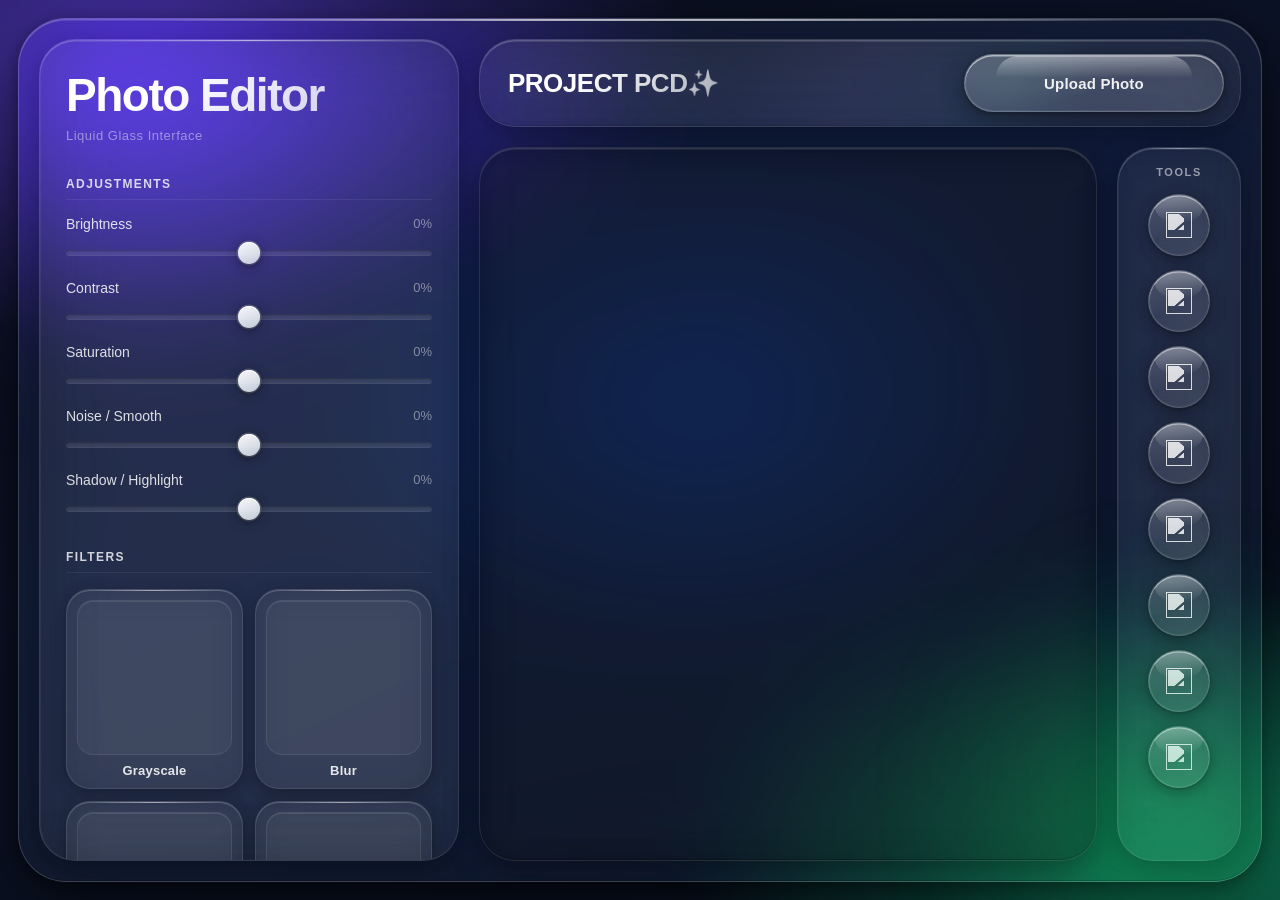
==== commit 44f40b5a: "Add files via upload" ====
--- a/index.html
+++ b/index.html
@@ -87,6 +87,10 @@
           <img src="https://img.icons8.com/ios-filled/100/FFFFFF/flip-horizontal.png" class="tool-icon">
         </button>
 
+        <button class="tool-btn" id="panBtn" onclick="activatePan(this)">
+          <img src="https://img.icons8.com/ios-filled/100/FFFFFF/move.png" class="tool-icon">
+        </button>
+
         <button class="tool-btn" onclick="activateTool(this); zoomIn();">
           <img src="https://img.icons8.com/ios-filled/100/FFFFFF/zoom-in.png" class="tool-icon">
         </button>
--- a/style.css
+++ b/style.css
@@ -470,18 +470,18 @@
     inset 0 1.5px 0 rgba(255,255,255,0.14),
     inset 0 -1px 0 rgba(0,0,0,0.25),
     0 8px 32px rgba(0,0,0,0.40);
-  transition: width 0.4s cubic-bezier(.4,0,.2,1), height 0.4s cubic-bezier(.4,0,.2,1);
   flex: 1;
   align-self: stretch;
 }
 
 canvas {
-  border-radius: 20px;
   cursor: default;
   max-width: 100%;
   max-height: 100%;
 }
 canvas.crop-mode { cursor: crosshair !important; }
+canvas.pan-mode  { cursor: grab !important; }
+canvas.pan-mode.panning { cursor: grabbing !important; }
 
 .filter-preview canvas {
   width: 100%; height: 100%;
